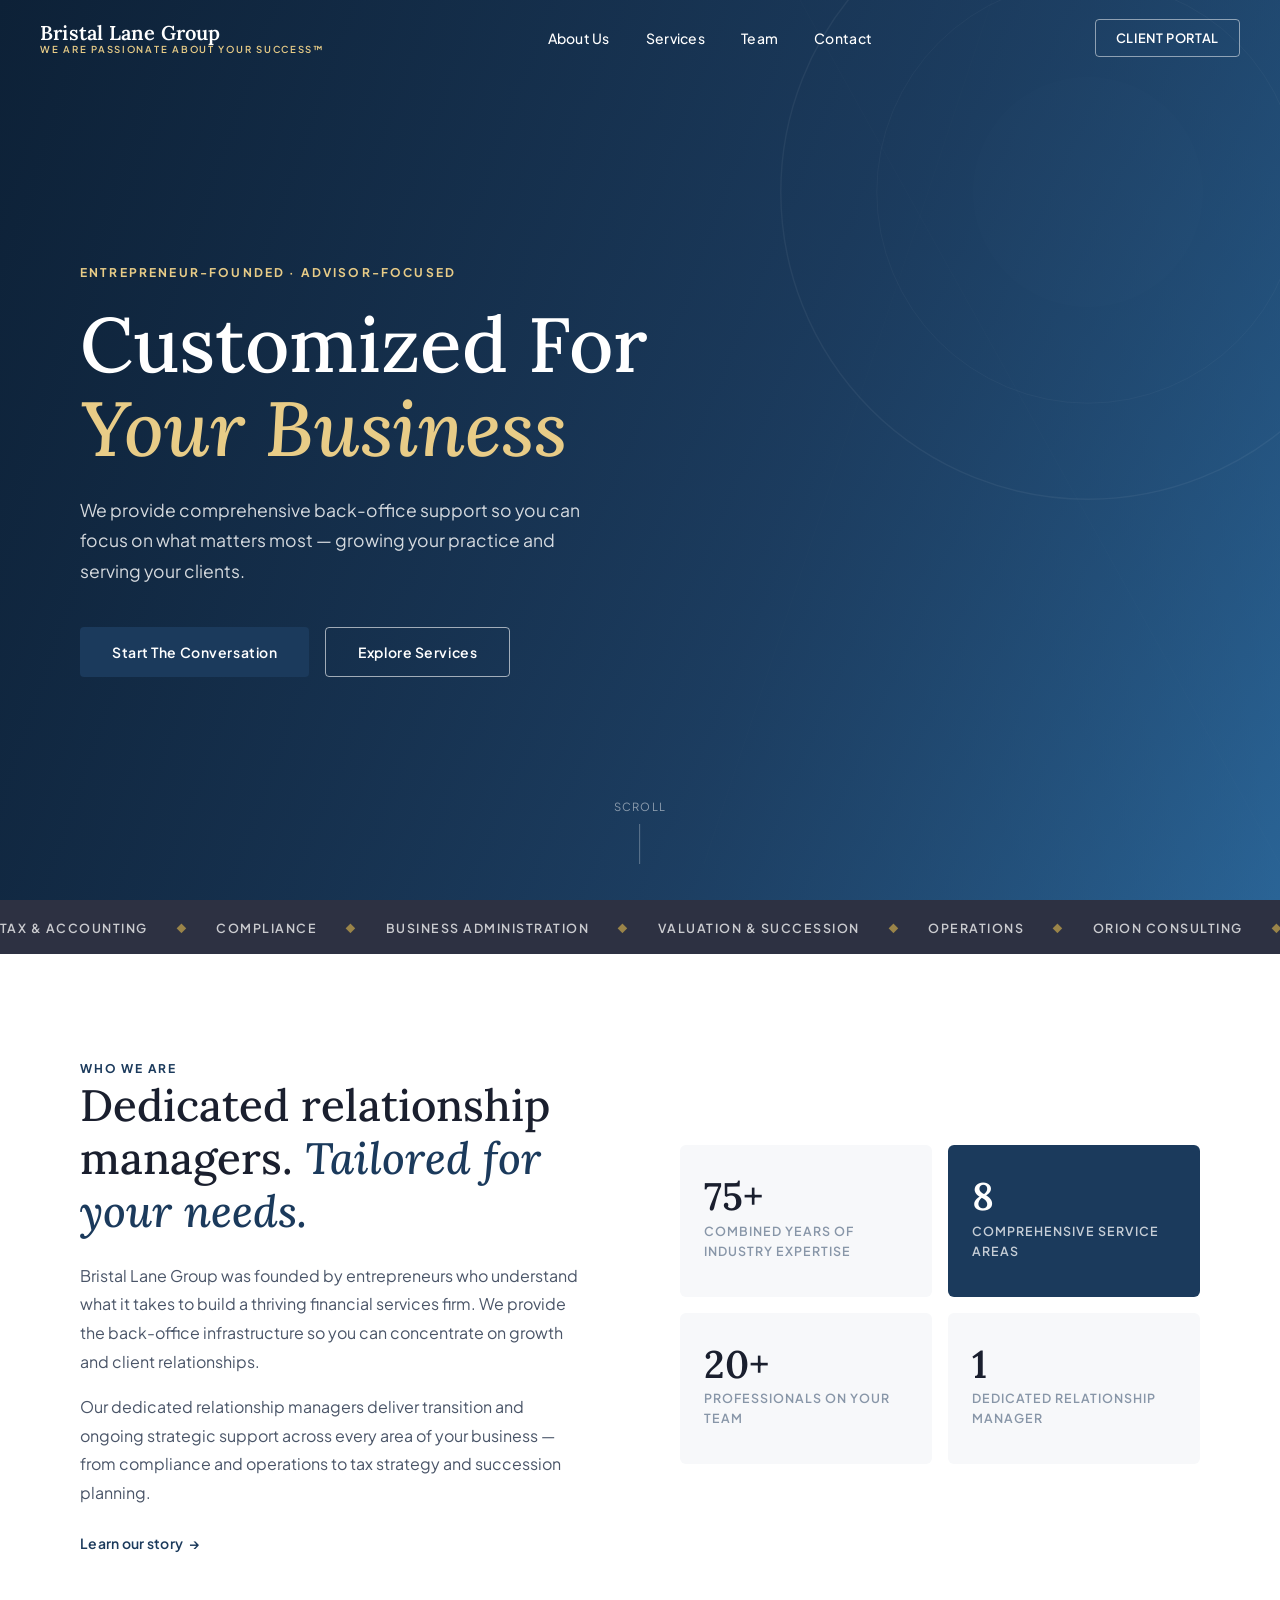
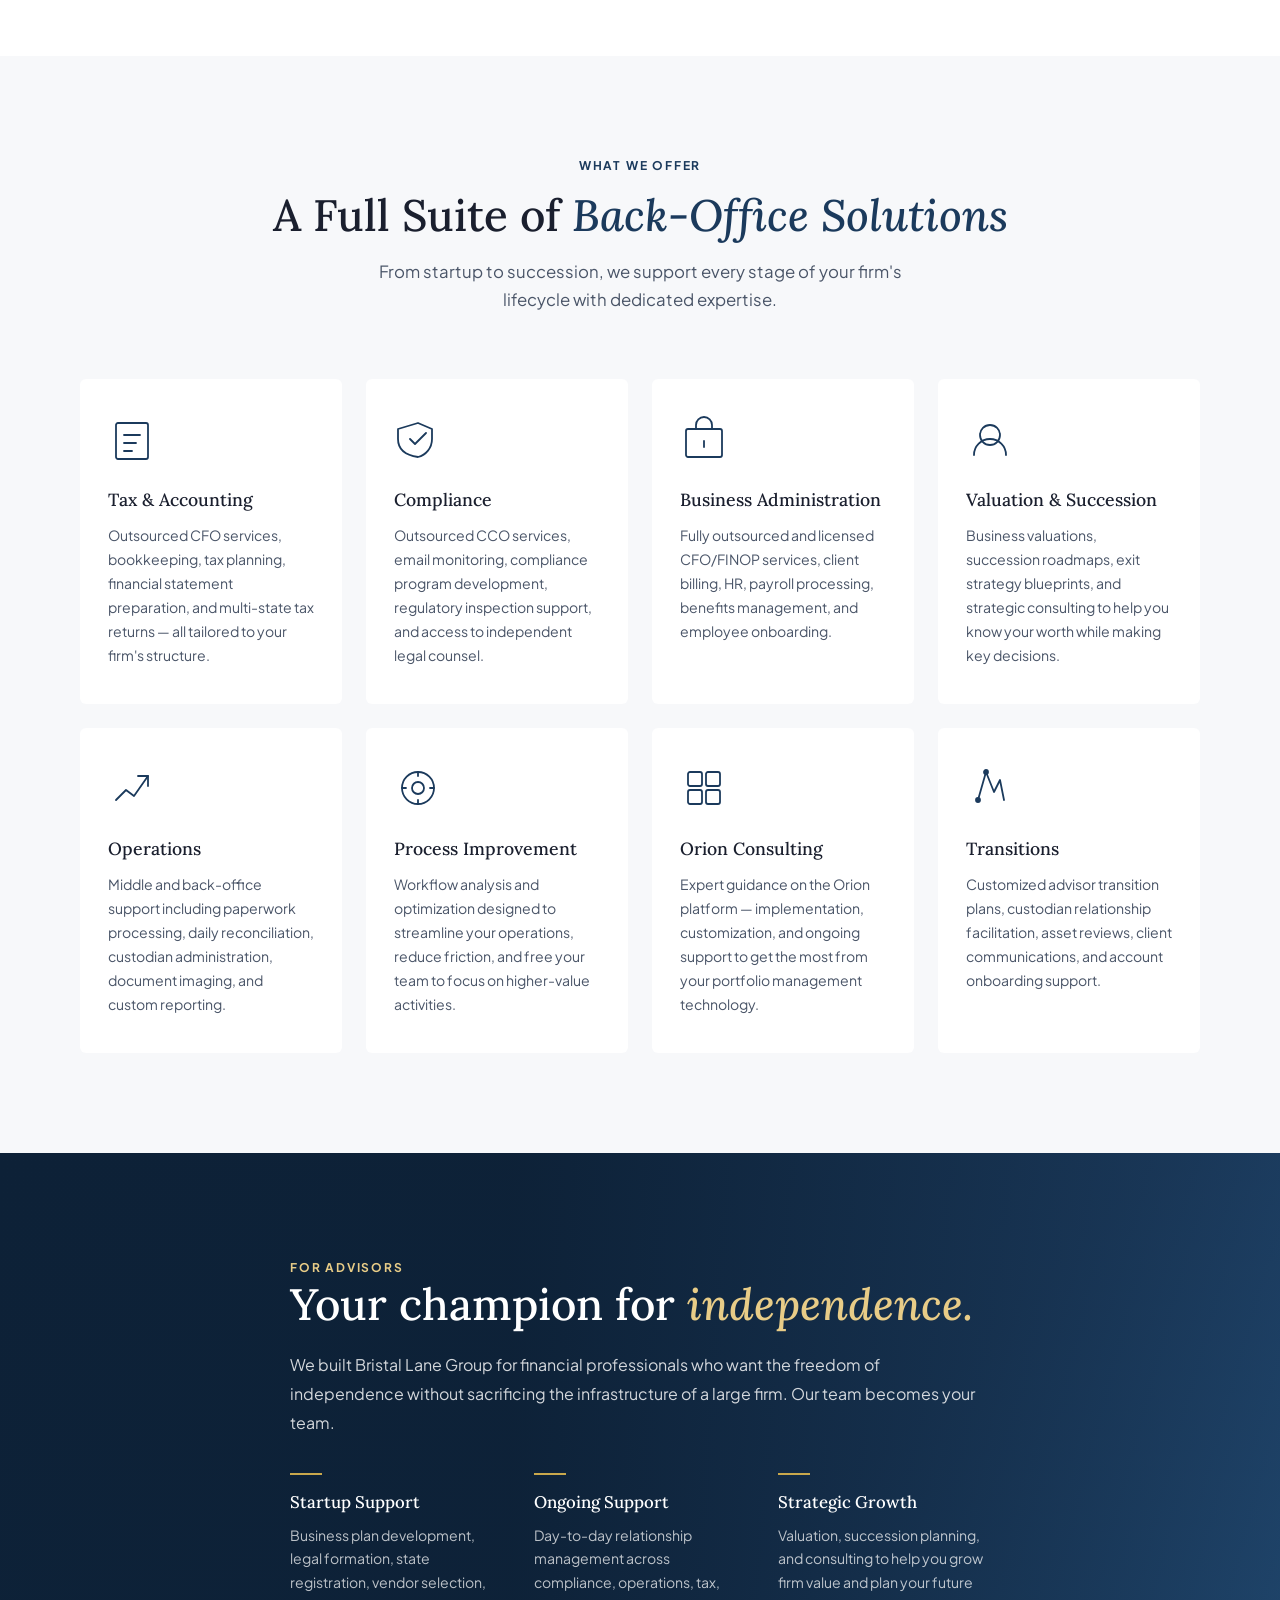
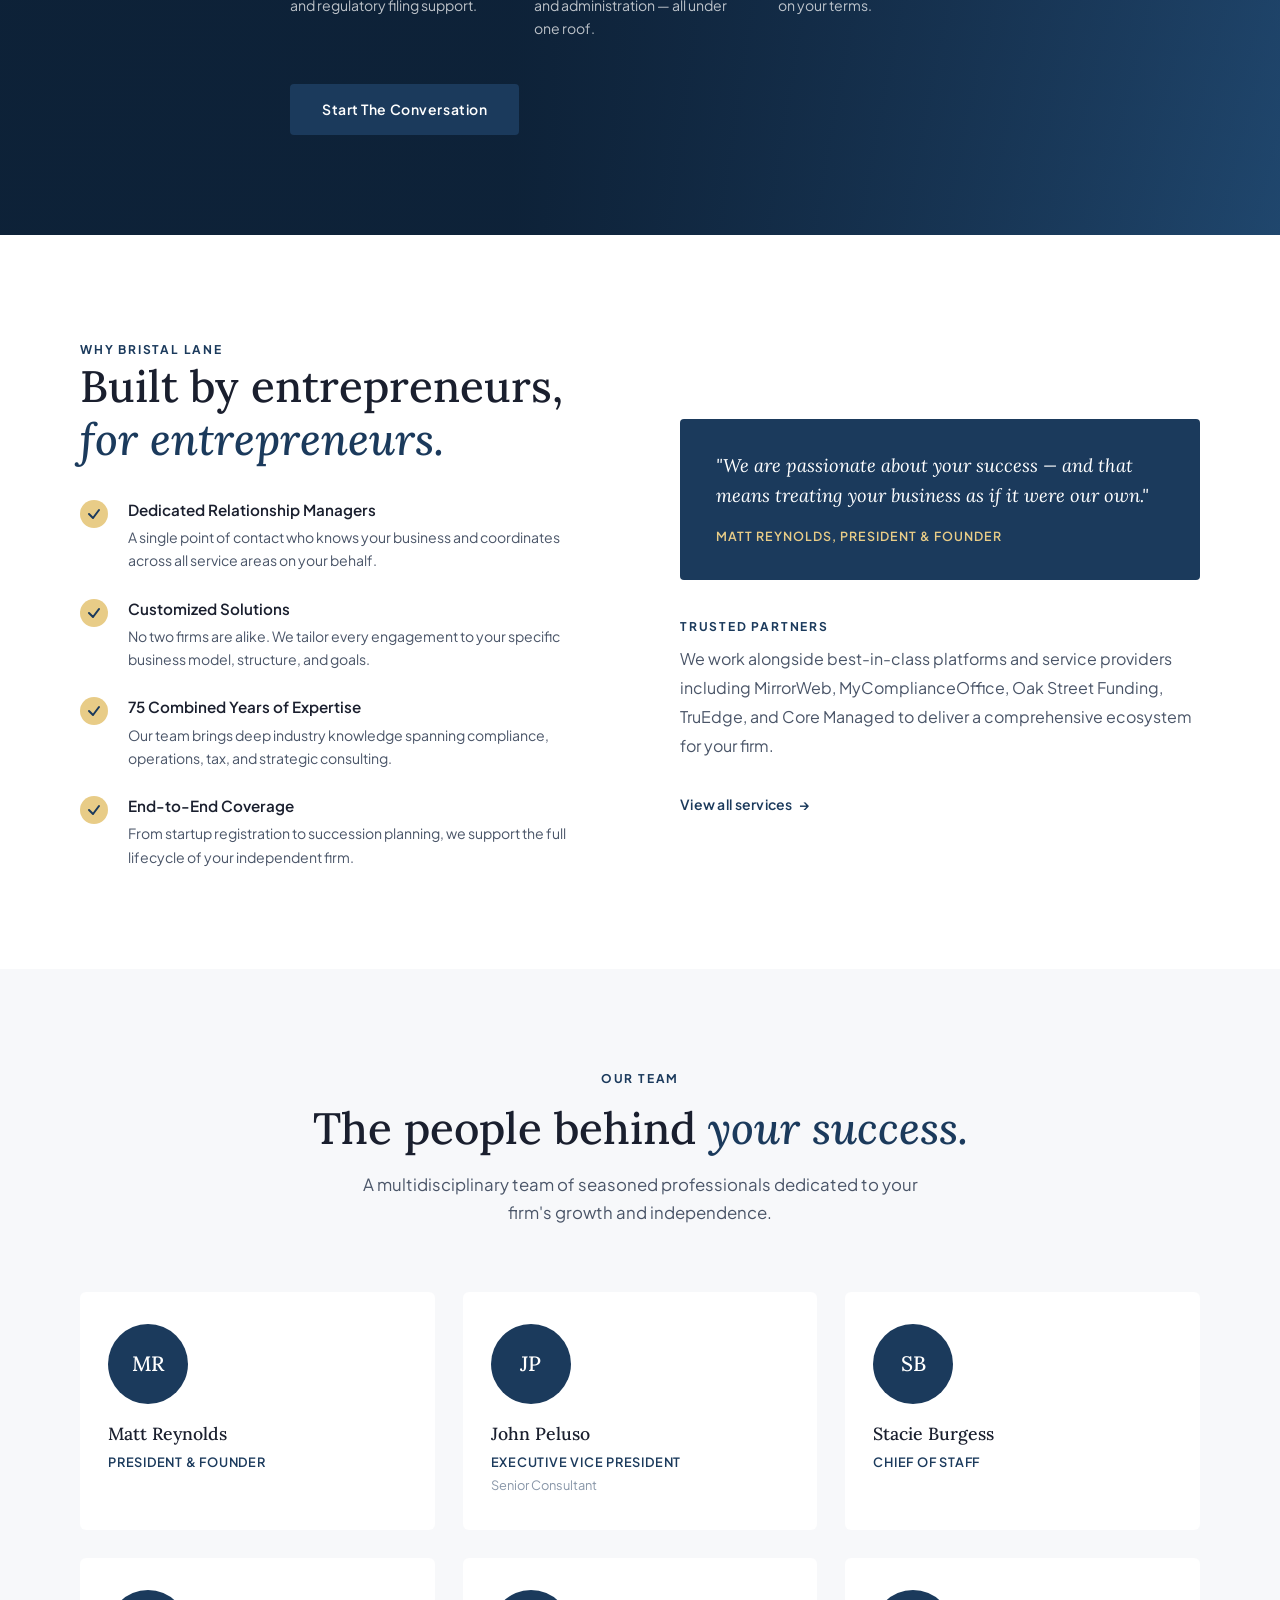
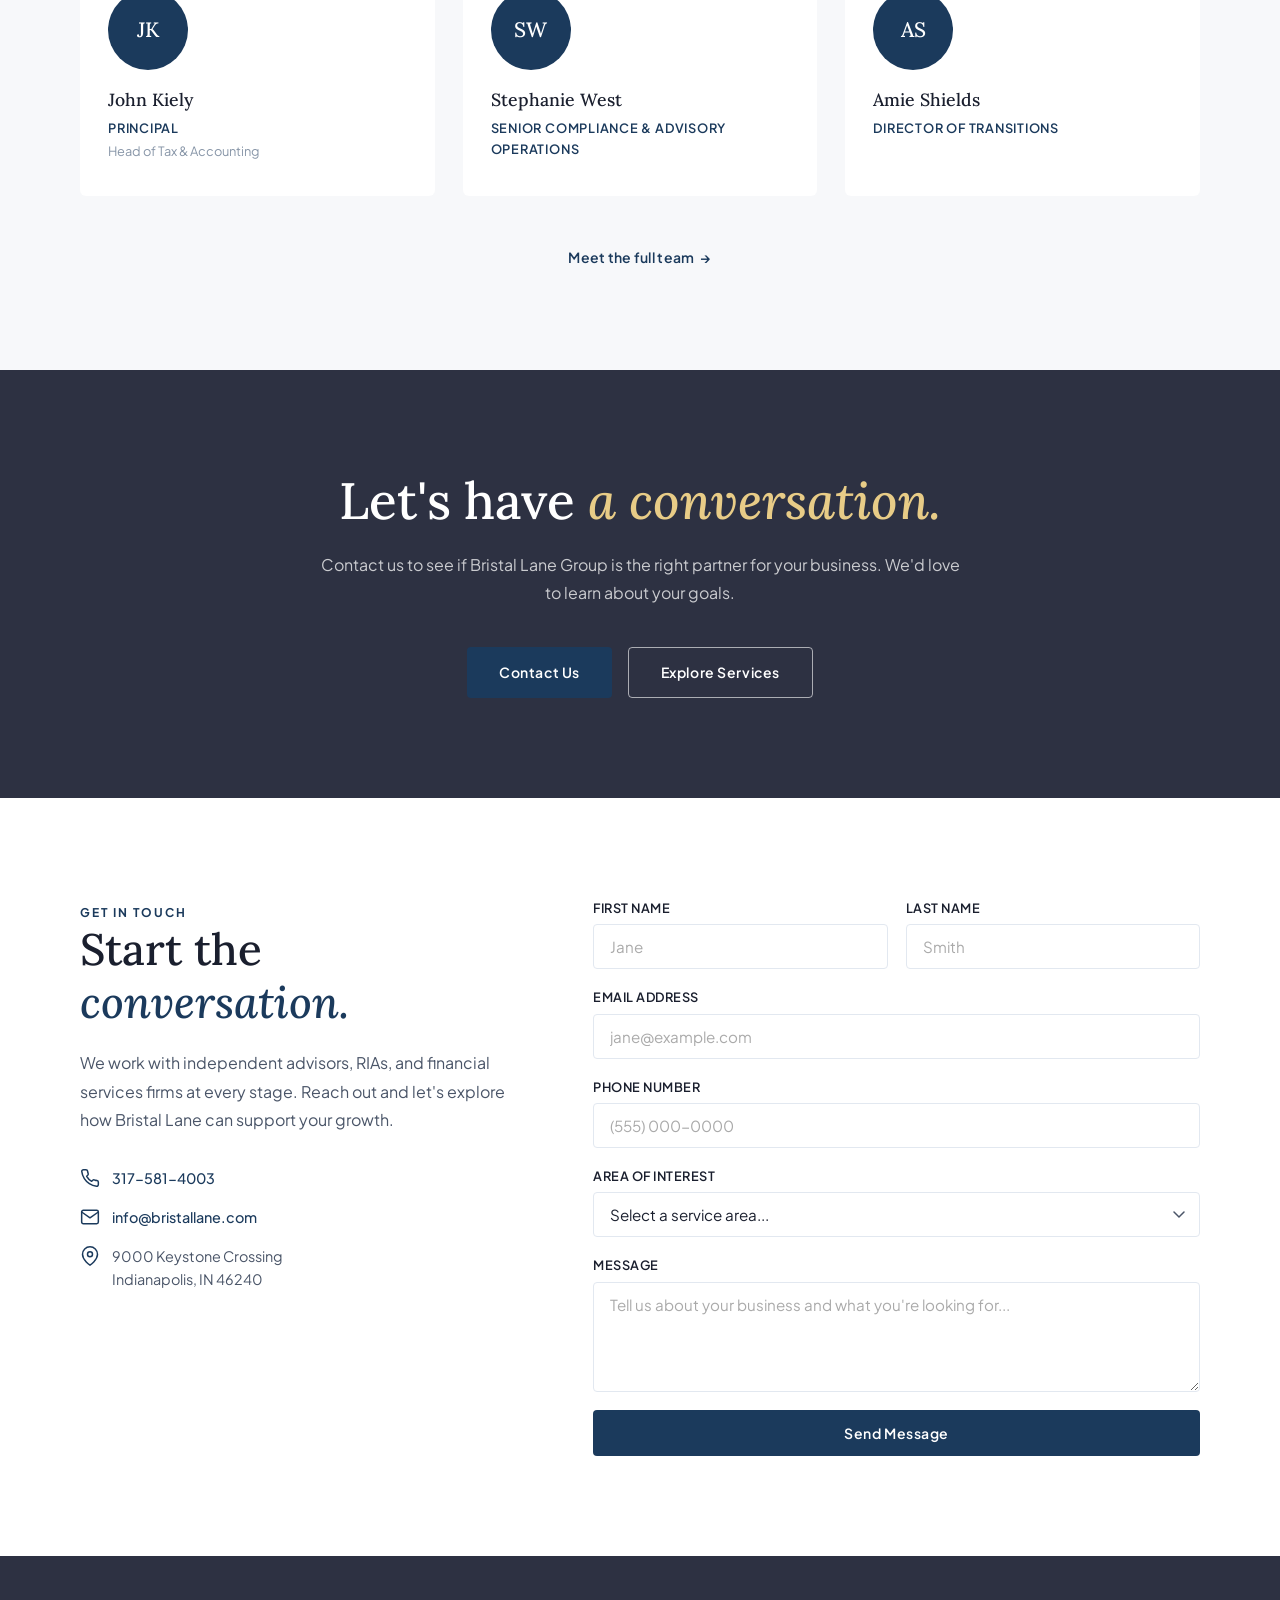
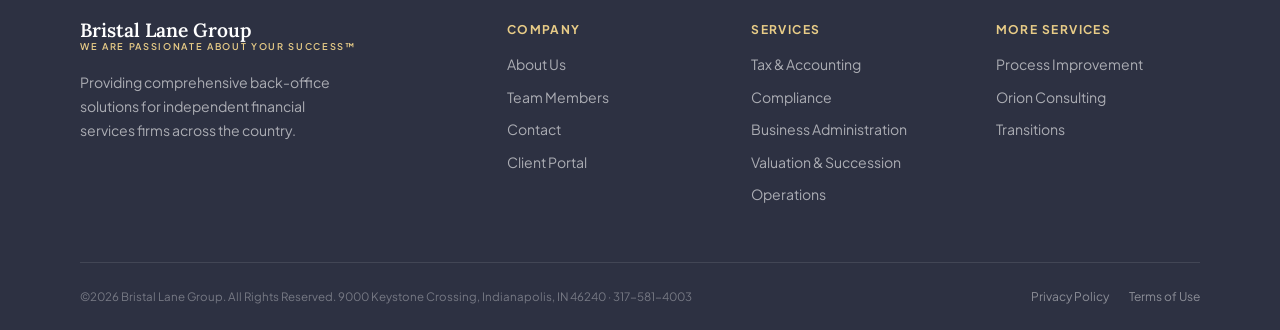
==== index.html @ e29c51ba "Initial commit: Bristal Lane Group website Co-Authored-By: Claude Sonnet 4.6 <noreply@anthropic.com>" ====
<!DOCTYPE html>
<html lang="en">
<head>
  <meta charset="UTF-8" />
  <meta name="viewport" content="width=device-width, initial-scale=1.0" />
  <title>Bristal Lane Group — We are passionate about your success</title>
  <link rel="preconnect" href="https://fonts.googleapis.com" />
  <link rel="preconnect" href="https://fonts.gstatic.com" crossorigin />
  <link href="https://fonts.googleapis.com/css2?family=Lora:ital,wght@0,400;0,500;0,600;0,700;1,400;1,500&family=Plus+Jakarta+Sans:wght@300;400;500;600;700&display=swap" rel="stylesheet" />
  <link rel="stylesheet" href="styles.css" />
</head>
<body>

  <!-- NAVIGATION -->
  <header class="site-header" id="site-header">
    <div class="nav-container">
      <a href="index.html" class="nav-logo">
        <div class="nav-logo-text">
          <span class="logo-name">Bristal Lane Group</span>
          <span class="logo-tagline">We are passionate about your success™</span>
        </div>
      </a>
      <nav class="nav-links">
        <a href="about.html">About Us</a>
        <a href="services.html">Services</a>
        <a href="team.html">Team</a>
        <a href="#contact">Contact</a>
      </nav>
      <div class="nav-actions">
        <a href="https://www.onvio.us" class="btn-login" target="_blank" rel="noopener">Client Portal</a>
        <button class="nav-hamburger" id="nav-hamburger" aria-label="Open menu">
          <span></span><span></span><span></span>
        </button>
      </div>
    </div>
    <div class="mobile-menu" id="mobile-menu">
      <a href="about.html">About Us</a>
      <a href="services.html">Services</a>
      <a href="team.html">Team</a>
      <a href="#contact">Contact</a>
      <a href="https://www.onvio.us" class="mobile-login" target="_blank" rel="noopener">Client Portal</a>
    </div>
  </header>

  <!-- HERO -->
  <section class="hero">
    <div class="hero-overlay"></div>
    <div class="hero-shapes">
      <svg viewBox="0 0 800 900" fill="none" xmlns="http://www.w3.org/2000/svg" preserveAspectRatio="xMidYMid slice">
        <circle cx="600" cy="200" r="320" stroke="white" stroke-width="1.5" opacity="0.3"/>
        <circle cx="600" cy="200" r="220" stroke="white" stroke-width="1" opacity="0.2"/>
        <circle cx="600" cy="200" r="120" fill="white" opacity="0.04"/>
        <line x1="300" y1="0" x2="800" y2="900" stroke="white" stroke-width="0.5" opacity="0.15"/>
        <line x1="500" y1="0" x2="200" y2="900" stroke="white" stroke-width="0.5" opacity="0.1"/>
      </svg>
    </div>
    <div class="hero-content">
      <p class="hero-eyebrow">Entrepreneur-Founded &middot; Advisor-Focused</p>
      <h1 class="hero-headline">Customized For <em>Your Business</em></h1>
      <p class="hero-sub">We provide comprehensive back-office support so you can focus on what matters most — growing your practice and serving your clients.</p>
      <div class="hero-ctas">
        <a href="#contact" class="btn-primary">Start The Conversation</a>
        <a href="services.html" class="btn-outline">Explore Services</a>
      </div>
    </div>
    <div class="hero-scroll-indicator">
      Scroll <span></span>
    </div>
  </section>

  <!-- TRUST BAR -->
  <div class="trust-bar">
    <div class="trust-bar-inner">
      <span>Tax &amp; Accounting</span><span class="dot">◆</span>
      <span>Compliance</span><span class="dot">◆</span>
      <span>Business Administration</span><span class="dot">◆</span>
      <span>Valuation &amp; Succession</span><span class="dot">◆</span>
      <span>Operations</span><span class="dot">◆</span>
      <span>Orion Consulting</span><span class="dot">◆</span>
      <span>Transitions</span><span class="dot">◆</span>
      <span>Process Improvement</span><span class="dot">◆</span>
      <!-- duplicate for seamless loop -->
      <span>Tax &amp; Accounting</span><span class="dot">◆</span>
      <span>Compliance</span><span class="dot">◆</span>
      <span>Business Administration</span><span class="dot">◆</span>
      <span>Valuation &amp; Succession</span><span class="dot">◆</span>
      <span>Operations</span><span class="dot">◆</span>
      <span>Orion Consulting</span><span class="dot">◆</span>
      <span>Transitions</span><span class="dot">◆</span>
      <span>Process Improvement</span><span class="dot">◆</span>
    </div>
  </div>

  <!-- INTRO -->
  <section class="intro-section" id="about">
    <div class="container">
      <div class="intro-grid">
        <div class="intro-text" data-reveal>
          <span class="section-eyebrow">Who We Are</span>
          <h2 class="section-heading">Dedicated relationship managers. <em>Tailored for your needs.</em></h2>
          <p class="body-copy">Bristal Lane Group was founded by entrepreneurs who understand what it takes to build a thriving financial services firm. We provide the back-office infrastructure so you can concentrate on growth and client relationships.</p>
          <p class="body-copy">Our dedicated relationship managers deliver transition and ongoing strategic support across every area of your business — from compliance and operations to tax strategy and succession planning.</p>
          <a href="about.html" class="btn-text-link" style="margin-top:8px;">Learn our story <span class="arrow">→</span></a>
        </div>
        <div class="intro-stats">
          <div class="stat-card" data-reveal>
            <span class="stat-number">75+</span>
            <span class="stat-label">Combined Years of Industry Expertise</span>
          </div>
          <div class="stat-card accent" data-reveal>
            <span class="stat-number">8</span>
            <span class="stat-label">Comprehensive Service Areas</span>
          </div>
          <div class="stat-card" data-reveal>
            <span class="stat-number">20+</span>
            <span class="stat-label">Professionals on Your Team</span>
          </div>
          <div class="stat-card" data-reveal>
            <span class="stat-number">1</span>
            <span class="stat-label">Dedicated Relationship Manager</span>
          </div>
        </div>
      </div>
    </div>
  </section>

  <!-- SERVICES -->
  <section class="services-section" id="services">
    <div class="container">
      <div class="section-header" data-reveal>
        <span class="section-eyebrow">What We Offer</span>
        <h2 class="section-heading">A Full Suite of <em>Back-Office Solutions</em></h2>
        <p class="section-sub">From startup to succession, we support every stage of your firm's lifecycle with dedicated expertise.</p>
      </div>
      <div class="services-grid">
        <div class="service-card" data-reveal>
          <svg class="service-icon" viewBox="0 0 48 48" fill="none" stroke="currentColor" stroke-width="1.8" stroke-linecap="round" stroke-linejoin="round">
            <rect x="8" y="8" width="32" height="36" rx="2"/><line x1="16" y1="20" x2="32" y2="20"/><line x1="16" y1="28" x2="28" y2="28"/><line x1="16" y1="36" x2="24" y2="36"/>
          </svg>
          <h3>Tax &amp; Accounting</h3>
          <p>Outsourced CFO services, bookkeeping, tax planning, financial statement preparation, and multi-state tax returns — all tailored to your firm's structure.</p>
        </div>
        <div class="service-card" data-reveal>
          <svg class="service-icon" viewBox="0 0 48 48" fill="none" stroke="currentColor" stroke-width="1.8" stroke-linecap="round" stroke-linejoin="round">
            <path d="M24 8l14 6v10c0 9-6 16-14 18C10 40 4 33 4 24V14z"/><polyline points="16,24 21,29 32,18"/>
          </svg>
          <h3>Compliance</h3>
          <p>Outsourced CCO services, email monitoring, compliance program development, regulatory inspection support, and access to independent legal counsel.</p>
        </div>
        <div class="service-card" data-reveal>
          <svg class="service-icon" viewBox="0 0 48 48" fill="none" stroke="currentColor" stroke-width="1.8" stroke-linecap="round" stroke-linejoin="round">
            <rect x="6" y="14" width="36" height="28" rx="2"/><path d="M16 14V10a8 8 0 0116 0v4"/><line x1="24" y1="26" x2="24" y2="32"/>
          </svg>
          <h3>Business Administration</h3>
          <p>Fully outsourced and licensed CFO/FINOP services, client billing, HR, payroll processing, benefits management, and employee onboarding.</p>
        </div>
        <div class="service-card" data-reveal>
          <svg class="service-icon" viewBox="0 0 48 48" fill="none" stroke="currentColor" stroke-width="1.8" stroke-linecap="round" stroke-linejoin="round">
            <circle cx="24" cy="20" r="10"/><path d="M8 40c0-8.8 7.2-16 16-16s16 7.2 16 16"/>
          </svg>
          <h3>Valuation &amp; Succession</h3>
          <p>Business valuations, succession roadmaps, exit strategy blueprints, and strategic consulting to help you know your worth while making key decisions.</p>
        </div>
        <div class="service-card" data-reveal>
          <svg class="service-icon" viewBox="0 0 48 48" fill="none" stroke="currentColor" stroke-width="1.8" stroke-linecap="round" stroke-linejoin="round">
            <polyline points="8,36 18,26 26,32 40,12"/><polyline points="30,12 40,12 40,22"/>
          </svg>
          <h3>Operations</h3>
          <p>Middle and back-office support including paperwork processing, daily reconciliation, custodian administration, document imaging, and custom reporting.</p>
        </div>
        <div class="service-card" data-reveal>
          <svg class="service-icon" viewBox="0 0 48 48" fill="none" stroke="currentColor" stroke-width="1.8" stroke-linecap="round" stroke-linejoin="round">
            <circle cx="24" cy="24" r="16"/><path d="M24 8v4M24 36v4M8 24h4M36 24h4"/><circle cx="24" cy="24" r="6"/>
          </svg>
          <h3>Process Improvement</h3>
          <p>Workflow analysis and optimization designed to streamline your operations, reduce friction, and free your team to focus on higher-value activities.</p>
        </div>
        <div class="service-card" data-reveal>
          <svg class="service-icon" viewBox="0 0 48 48" fill="none" stroke="currentColor" stroke-width="1.8" stroke-linecap="round" stroke-linejoin="round">
            <rect x="8" y="8" width="14" height="14" rx="2"/><rect x="26" y="8" width="14" height="14" rx="2"/><rect x="8" y="26" width="14" height="14" rx="2"/><rect x="26" y="26" width="14" height="14" rx="2"/>
          </svg>
          <h3>Orion Consulting</h3>
          <p>Expert guidance on the Orion platform — implementation, customization, and ongoing support to get the most from your portfolio management technology.</p>
        </div>
        <div class="service-card" data-reveal>
          <svg class="service-icon" viewBox="0 0 48 48" fill="none" stroke="currentColor" stroke-width="1.8" stroke-linecap="round" stroke-linejoin="round">
            <path d="M12 36l8-28 8 20 6-12 4 20"/><circle cx="12" cy="36" r="2" fill="currentColor"/><circle cx="20" cy="8" r="2" fill="currentColor"/>
          </svg>
          <h3>Transitions</h3>
          <p>Customized advisor transition plans, custodian relationship facilitation, asset reviews, client communications, and account onboarding support.</p>
        </div>
      </div>
    </div>
  </section>

  <!-- ABOUT DARK SECTION -->
  <section class="about-section" id="advisors">
    <div class="about-overlay"></div>
    <div class="container">
      <div class="about-content">
        <span class="section-eyebrow light" data-reveal>For Advisors</span>
        <h2 class="section-heading light" data-reveal>Your champion for <em>independence.</em></h2>
        <p class="body-copy light" data-reveal>We built Bristal Lane Group for financial professionals who want the freedom of independence without sacrificing the infrastructure of a large firm. Our team becomes your team.</p>
        <div class="about-pillars">
          <div class="about-pillar" data-reveal>
            <div class="pillar-line"></div>
            <h4>Startup Support</h4>
            <p>Business plan development, legal formation, state registration, vendor selection, and regulatory filing support.</p>
          </div>
          <div class="about-pillar" data-reveal>
            <div class="pillar-line"></div>
            <h4>Ongoing Support</h4>
            <p>Day-to-day relationship management across compliance, operations, tax, and administration — all under one roof.</p>
          </div>
          <div class="about-pillar" data-reveal>
            <div class="pillar-line"></div>
            <h4>Strategic Growth</h4>
            <p>Valuation, succession planning, and consulting to help you grow firm value and plan your future on your terms.</p>
          </div>
        </div>
        <a href="#contact" class="btn-primary" data-reveal>Start The Conversation</a>
      </div>
    </div>
  </section>

  <!-- WHY SECTION -->
  <section class="why-section">
    <div class="container">
      <div class="why-grid">
        <div data-reveal>
          <span class="section-eyebrow">Why Bristal Lane</span>
          <h2 class="section-heading">Built by entrepreneurs, <em>for entrepreneurs.</em></h2>
          <ul class="why-list">
            <li>
              <div class="why-check">
                <svg viewBox="0 0 14 14" fill="none" stroke="currentColor" stroke-width="2" stroke-linecap="round" stroke-linejoin="round"><polyline points="2,7 6,11 12,3"/></svg>
              </div>
              <div>
                <strong>Dedicated Relationship Managers</strong>
                <p>A single point of contact who knows your business and coordinates across all service areas on your behalf.</p>
              </div>
            </li>
            <li>
              <div class="why-check">
                <svg viewBox="0 0 14 14" fill="none" stroke="currentColor" stroke-width="2" stroke-linecap="round" stroke-linejoin="round"><polyline points="2,7 6,11 12,3"/></svg>
              </div>
              <div>
                <strong>Customized Solutions</strong>
                <p>No two firms are alike. We tailor every engagement to your specific business model, structure, and goals.</p>
              </div>
            </li>
            <li>
              <div class="why-check">
                <svg viewBox="0 0 14 14" fill="none" stroke="currentColor" stroke-width="2" stroke-linecap="round" stroke-linejoin="round"><polyline points="2,7 6,11 12,3"/></svg>
              </div>
              <div>
                <strong>75 Combined Years of Expertise</strong>
                <p>Our team brings deep industry knowledge spanning compliance, operations, tax, and strategic consulting.</p>
              </div>
            </li>
            <li>
              <div class="why-check">
                <svg viewBox="0 0 14 14" fill="none" stroke="currentColor" stroke-width="2" stroke-linecap="round" stroke-linejoin="round"><polyline points="2,7 6,11 12,3"/></svg>
              </div>
              <div>
                <strong>End-to-End Coverage</strong>
                <p>From startup registration to succession planning, we support the full lifecycle of your independent firm.</p>
              </div>
            </li>
          </ul>
        </div>
        <div data-reveal>
          <div class="why-accent-block">
            <p class="accent-quote">"We are passionate about your success — and that means treating your business as if it were our own."</p>
            <span class="accent-attr">Matt Reynolds, President &amp; Founder</span>
          </div>
          <div style="margin-top:32px;">
            <span class="section-eyebrow">Trusted Partners</span>
            <p class="body-copy" style="margin-top:8px;">We work alongside best-in-class platforms and service providers including MirrorWeb, MyComplianceOffice, Oak Street Funding, TruEdge, and Core Managed to deliver a comprehensive ecosystem for your firm.</p>
            <a href="services.html" class="btn-text-link" style="margin-top:16px;">View all services <span class="arrow">→</span></a>
          </div>
        </div>
      </div>
    </div>
  </section>

  <!-- TEAM PREVIEW -->
  <section class="team-section" id="team">
    <div class="container">
      <div class="section-header" data-reveal>
        <span class="section-eyebrow">Our Team</span>
        <h2 class="section-heading">The people behind <em>your success.</em></h2>
        <p class="section-sub">A multidisciplinary team of seasoned professionals dedicated to your firm's growth and independence.</p>
      </div>
      <div class="team-grid">
        <div class="team-card" data-reveal>
          <div class="team-avatar">MR</div>
          <h3>Matt Reynolds</h3>
          <p class="team-title">President &amp; Founder</p>
        </div>
        <div class="team-card" data-reveal>
          <div class="team-avatar">JP</div>
          <h3>John Peluso</h3>
          <p class="team-title">Executive Vice President</p>
          <p class="team-dept">Senior Consultant</p>
        </div>
        <div class="team-card" data-reveal>
          <div class="team-avatar">SB</div>
          <h3>Stacie Burgess</h3>
          <p class="team-title">Chief of Staff</p>
        </div>
        <div class="team-card" data-reveal>
          <div class="team-avatar">JK</div>
          <h3>John Kiely</h3>
          <p class="team-title">Principal</p>
          <p class="team-dept">Head of Tax &amp; Accounting</p>
        </div>
        <div class="team-card" data-reveal>
          <div class="team-avatar">SW</div>
          <h3>Stephanie West</h3>
          <p class="team-title">Senior Compliance &amp; Advisory Operations</p>
        </div>
        <div class="team-card" data-reveal>
          <div class="team-avatar">AS</div>
          <h3>Amie Shields</h3>
          <p class="team-title">Director of Transitions</p>
        </div>
      </div>
      <div style="text-align:center;margin-top:48px;" data-reveal>
        <a href="team.html" class="btn-text-link">Meet the full team <span class="arrow">→</span></a>
      </div>
    </div>
  </section>

  <!-- CTA BANNER -->
  <section class="cta-banner">
    <div class="container">
      <div class="cta-inner" data-reveal>
        <h2>Let's have <em>a conversation.</em></h2>
        <p>Contact us to see if Bristal Lane Group is the right partner for your business. We'd love to learn about your goals.</p>
        <div class="cta-buttons">
          <a href="#contact" class="btn-primary">Contact Us</a>
          <a href="services.html" class="btn-outline">Explore Services</a>
        </div>
      </div>
    </div>
  </section>

  <!-- CONTACT -->
  <section class="contact-section" id="contact">
    <div class="container">
      <div class="contact-grid">
        <div data-reveal>
          <span class="section-eyebrow">Get In Touch</span>
          <h2 class="section-heading">Start the <em>conversation.</em></h2>
          <p class="body-copy">We work with independent advisors, RIAs, and financial services firms at every stage. Reach out and let's explore how Bristal Lane can support your growth.</p>
          <div class="contact-details">
            <div class="contact-item">
              <svg viewBox="0 0 24 24" fill="none" stroke="currentColor" stroke-width="1.8" stroke-linecap="round" stroke-linejoin="round"><path d="M22 16.9v3a2 2 0 01-2.2 2 19.8 19.8 0 01-8.6-3.1 19.5 19.5 0 01-6-6 19.8 19.8 0 01-3.1-8.7A2 2 0 014.1 2h3a2 2 0 012 1.7c.1 1 .4 2 .7 2.9a2 2 0 01-.5 2.1L8 10a16 16 0 006 6l1.3-1.3a2 2 0 012.1-.4c.9.3 1.9.6 2.9.7a2 2 0 011.7 2z"/></svg>
              <span><a href="tel:3175814003">317-581-4003</a></span>
            </div>
            <div class="contact-item">
              <svg viewBox="0 0 24 24" fill="none" stroke="currentColor" stroke-width="1.8" stroke-linecap="round" stroke-linejoin="round"><path d="M4 4h16c1.1 0 2 .9 2 2v12c0 1.1-.9 2-2 2H4c-1.1 0-2-.9-2-2V6c0-1.1.9-2 2-2z"/><polyline points="22,6 12,13 2,6"/></svg>
              <span><a href="mailto:info@bristallane.com">info@bristallane.com</a></span>
            </div>
            <div class="contact-item">
              <svg viewBox="0 0 24 24" fill="none" stroke="currentColor" stroke-width="1.8" stroke-linecap="round" stroke-linejoin="round"><path d="M21 10c0 7-9 13-9 13S3 17 3 10a9 9 0 0118 0z"/><circle cx="12" cy="10" r="3"/></svg>
              <span>9000 Keystone Crossing<br>Indianapolis, IN 46240</span>
            </div>
          </div>
        </div>
        <form class="contact-form" data-reveal>
          <div class="form-row">
            <div class="form-group">
              <label for="first-name">First Name</label>
              <input type="text" id="first-name" placeholder="Jane" required />
            </div>
            <div class="form-group">
              <label for="last-name">Last Name</label>
              <input type="text" id="last-name" placeholder="Smith" required />
            </div>
          </div>
          <div class="form-group">
            <label for="email">Email Address</label>
            <input type="email" id="email" placeholder="jane@example.com" required />
          </div>
          <div class="form-group">
            <label for="phone">Phone Number</label>
            <input type="tel" id="phone" placeholder="(555) 000-0000" />
          </div>
          <div class="form-group">
            <label for="subject">Area of Interest</label>
            <select id="subject">
              <option value="">Select a service area...</option>
              <option>Tax &amp; Accounting</option>
              <option>Compliance</option>
              <option>Business Administration</option>
              <option>Valuation &amp; Succession Planning</option>
              <option>Operations</option>
              <option>Process Improvement</option>
              <option>Orion Consulting</option>
              <option>Transitions</option>
              <option>General Inquiry</option>
            </select>
          </div>
          <div class="form-group">
            <label for="message">Message</label>
            <textarea id="message" rows="4" placeholder="Tell us about your business and what you're looking for..."></textarea>
          </div>
          <button type="submit" class="btn-primary full-width">Send Message</button>
        </form>
      </div>
    </div>
  </section>

  <!-- FOOTER -->
  <footer class="site-footer">
    <div class="container">
      <div class="footer-top">
        <div class="footer-brand">
          <div class="footer-logo-text">
            <span class="logo-name">Bristal Lane Group</span>
            <span class="logo-tagline">We are passionate about your success™</span>
          </div>
          <p>Providing comprehensive back-office solutions for independent financial services firms across the country.</p>
        </div>
        <div class="footer-links">
          <div class="footer-col">
            <h4>Company</h4>
            <a href="about.html">About Us</a>
            <a href="team.html">Team Members</a>
            <a href="#contact">Contact</a>
            <a href="https://www.onvio.us" target="_blank" rel="noopener">Client Portal</a>
          </div>
          <div class="footer-col">
            <h4>Services</h4>
            <a href="services.html">Tax &amp; Accounting</a>
            <a href="services.html">Compliance</a>
            <a href="services.html">Business Administration</a>
            <a href="services.html">Valuation &amp; Succession</a>
            <a href="services.html">Operations</a>
          </div>
          <div class="footer-col">
            <h4>More Services</h4>
            <a href="services.html">Process Improvement</a>
            <a href="services.html">Orion Consulting</a>
            <a href="services.html">Transitions</a>
          </div>
        </div>
      </div>
      <div class="footer-bottom">
        <p class="footer-legal">&copy;2026 Bristal Lane Group. All Rights Reserved. 9000 Keystone Crossing, Indianapolis, IN 46240 &middot; 317-581-4003</p>
        <div class="footer-bottom-links">
          <a href="#">Privacy Policy</a>
          <a href="#">Terms of Use</a>
        </div>
      </div>
    </div>
  </footer>

  <script src="main.js"></script>
</body>
</html>
---- styles.css ----
/* ============================================
   BRISTAL LANE GROUP — STYLES
   Brand Colors:
   --navy:       #1B3A5C
   --blue-mid:   #2A6496
   --gold:       #C9A84C
   --charcoal:   #2D3142
   --slate:      #4A5568
   --grey-light: #E2E8F0
   ============================================ */

*, *::before, *::after { box-sizing: border-box; margin: 0; padding: 0; }

:root {
  --navy:       #1B3A5C;
  --navy-dark:  #122844;
  --blue-mid:   #2A6496;
  --blue-light: #5B9EC9;
  --gold:       #C9A84C;
  --gold-light: #E8CC87;
  --charcoal:   #2D3142;
  --slate:      #4A5568;
  --grey-dark:  #3D4452;
  --grey-light: #E2E8F0;
  --grey-bg:    #F7F8FA;
  --white:      #FFFFFF;
  --text-dark:  #1A1F2E;
  --text-mid:   #4A5568;
  --text-light: #8896A8;

  --font-serif: 'Lora', Georgia, serif;
  --font-sans:  'Plus Jakarta Sans', 'Avenir Next LT Pro', system-ui, sans-serif;

  --radius: 4px;
  --transition: 0.3s ease;
  --container: 1200px;
  --section-pad: 100px;
}

html { scroll-behavior: smooth; font-size: 16px; }

body {
  font-family: var(--font-sans);
  color: var(--text-dark);
  background: var(--white);
  line-height: 1.6;
  -webkit-font-smoothing: antialiased;
}

img { display: block; width: 100%; height: 100%; object-fit: cover; }
a { text-decoration: none; color: inherit; }
ul { list-style: none; }
button { cursor: pointer; border: none; background: none; font-family: inherit; }
input, select, textarea { font-family: inherit; }

.container {
  max-width: var(--container);
  margin: 0 auto;
  padding: 0 40px;
}

/* ---------- TYPOGRAPHY ---------- */
.section-eyebrow {
  font-family: var(--font-sans);
  font-size: 0.75rem;
  font-weight: 700;
  letter-spacing: 0.15em;
  text-transform: uppercase;
  color: var(--navy);
  margin-bottom: 14px;
}
.section-eyebrow.light { color: var(--gold-light); }

.section-heading {
  font-family: var(--font-serif);
  font-size: clamp(2rem, 3.5vw, 2.75rem);
  font-weight: 500;
  line-height: 1.2;
  color: var(--text-dark);
  margin-bottom: 20px;
}
.section-heading.light { color: var(--white); }
.section-heading em { font-style: italic; color: var(--navy); }
.section-heading.light em { color: var(--gold-light); }

.section-sub {
  font-size: 1.05rem;
  color: var(--text-mid);
  max-width: 560px;
  margin: 0 auto;
  line-height: 1.7;
}

.body-copy {
  font-size: 1rem;
  color: var(--text-mid);
  line-height: 1.8;
  margin-bottom: 16px;
}
.body-copy.light { color: rgba(255,255,255,0.82); }

/* ---------- BUTTONS ---------- */
.btn-primary {
  display: inline-flex;
  align-items: center;
  gap: 8px;
  background: var(--navy);
  color: var(--white);
  font-family: var(--font-sans);
  font-size: 0.875rem;
  font-weight: 600;
  letter-spacing: 0.04em;
  padding: 14px 32px;
  border-radius: var(--radius);
  transition: background var(--transition), transform var(--transition);
}
.btn-primary:hover { background: var(--navy-dark); transform: translateY(-1px); }
.btn-primary.full-width { width: 100%; justify-content: center; }

.btn-outline {
  display: inline-flex;
  align-items: center;
  gap: 8px;
  background: transparent;
  color: var(--white);
  font-family: var(--font-sans);
  font-size: 0.875rem;
  font-weight: 600;
  letter-spacing: 0.04em;
  padding: 13px 32px;
  border-radius: var(--radius);
  border: 1.5px solid rgba(255,255,255,0.6);
  transition: border-color var(--transition), background var(--transition);
}
.btn-outline:hover { border-color: var(--white); background: rgba(255,255,255,0.08); }

.btn-text-link {
  display: inline-flex;
  align-items: center;
  gap: 6px;
  font-family: var(--font-sans);
  font-size: 0.875rem;
  font-weight: 600;
  color: var(--navy);
  letter-spacing: 0.02em;
  transition: gap var(--transition), color var(--transition);
}
.btn-text-link:hover { gap: 10px; color: var(--navy-dark); }
.btn-text-link .arrow { transition: transform var(--transition); }
.btn-text-link:hover .arrow { transform: translateX(3px); }
.btn-text-link.small { font-size: 0.8rem; }

/* ---------- NAVIGATION ---------- */
.site-header {
  position: fixed;
  top: 0; left: 0; right: 0;
  z-index: 100;
  transition: background var(--transition), box-shadow var(--transition);
}
.site-header.scrolled {
  background: var(--white);
  box-shadow: 0 1px 0 rgba(0,0,0,0.08);
}

.nav-container {
  display: flex;
  align-items: center;
  justify-content: space-between;
  height: 76px;
  padding: 0 40px;
  max-width: 1400px;
  margin: 0 auto;
}

.nav-logo {
  flex-shrink: 0;
  display: flex;
  align-items: center;
}
.nav-logo-text {
  display: flex;
  flex-direction: column;
  line-height: 1.1;
}
.nav-logo-text .logo-name {
  font-family: var(--font-serif);
  font-size: 1.25rem;
  font-weight: 600;
  color: var(--white);
  letter-spacing: 0.01em;
  transition: color var(--transition);
}
.nav-logo-text .logo-tagline {
  font-size: 0.6rem;
  font-weight: 600;
  letter-spacing: 0.18em;
  text-transform: uppercase;
  color: var(--gold-light);
  transition: color var(--transition);
}
.site-header.scrolled .nav-logo-text .logo-name { color: var(--navy); }
.site-header.scrolled .nav-logo-text .logo-tagline { color: var(--gold); }

.nav-links {
  display: flex;
  align-items: center;
  gap: 36px;
}
.nav-links a {
  font-size: 0.875rem;
  font-weight: 500;
  color: var(--white);
  letter-spacing: 0.02em;
  transition: color var(--transition);
  position: relative;
}
.nav-links a::after {
  content: '';
  position: absolute;
  bottom: -3px; left: 0;
  width: 0; height: 1.5px;
  background: var(--gold-light);
  transition: width var(--transition);
}
.nav-links a:hover::after { width: 100%; }
.site-header.scrolled .nav-links a { color: var(--text-dark); }
.site-header.scrolled .nav-links a::after { background: var(--navy); }

.nav-actions { display: flex; align-items: center; gap: 16px; }

.btn-login {
  font-size: 0.8rem;
  font-weight: 600;
  letter-spacing: 0.05em;
  text-transform: uppercase;
  color: var(--white);
  border: 1.5px solid rgba(255,255,255,0.5);
  padding: 8px 20px;
  border-radius: var(--radius);
  transition: all var(--transition);
}
.btn-login:hover { background: var(--white); color: var(--navy); border-color: var(--white); }
.site-header.scrolled .btn-login { color: var(--navy); border-color: var(--navy); }
.site-header.scrolled .btn-login:hover { background: var(--navy); color: var(--white); }

.nav-hamburger {
  display: none;
  flex-direction: column;
  gap: 5px;
  padding: 4px;
}
.nav-hamburger span {
  display: block;
  width: 22px; height: 2px;
  background: var(--white);
  border-radius: 2px;
  transition: background var(--transition);
}
.site-header.scrolled .nav-hamburger span { background: var(--text-dark); }

.mobile-menu {
  display: none;
  flex-direction: column;
  background: var(--white);
  padding: 20px 40px 28px;
  border-top: 1px solid var(--grey-light);
  gap: 4px;
}
.mobile-menu a {
  font-size: 0.95rem;
  font-weight: 500;
  color: var(--text-dark);
  padding: 10px 0;
  border-bottom: 1px solid var(--grey-light);
}
.mobile-menu .mobile-login {
  margin-top: 12px;
  border: 1.5px solid var(--navy);
  color: var(--navy);
  border-radius: var(--radius);
  text-align: center;
  padding: 12px;
  font-weight: 600;
}
.mobile-menu.open { display: flex; }

/* ---------- HERO ---------- */
.hero {
  position: relative;
  min-height: 100vh;
  display: flex;
  align-items: center;
  overflow: hidden;
  background: linear-gradient(135deg, #0d2137 0%, #1B3A5C 50%, #2A6496 100%);
}

.hero-overlay {
  position: absolute;
  inset: 0;
  background: linear-gradient(
    105deg,
    rgba(13, 33, 55, 0.92) 0%,
    rgba(27, 58, 92, 0.78) 60%,
    rgba(42, 100, 150, 0.45) 100%
  );
  z-index: 1;
}

.hero-shapes {
  position: absolute;
  right: 0;
  top: 0;
  bottom: 0;
  width: 60%;
  z-index: 2;
  pointer-events: none;
  overflow: hidden;
  opacity: 0.18;
}

.hero-content {
  position: relative;
  z-index: 3;
  max-width: var(--container);
  margin: 0 auto;
  padding: 120px 40px 80px;
  width: 100%;
}

.hero-eyebrow {
  font-size: 0.75rem;
  font-weight: 700;
  letter-spacing: 0.18em;
  text-transform: uppercase;
  color: var(--gold-light);
  margin-bottom: 20px;
  opacity: 0;
  animation: fadeUp 0.8s 0.2s forwards;
}

.hero-headline {
  font-family: var(--font-serif);
  font-size: clamp(3rem, 6vw, 5.5rem);
  font-weight: 500;
  line-height: 1.1;
  color: var(--white);
  margin-bottom: 24px;
  max-width: 680px;
  opacity: 0;
  animation: fadeUp 0.8s 0.4s forwards;
}
.hero-headline em {
  font-style: italic;
  color: var(--gold-light);
}

.hero-sub {
  font-size: 1.1rem;
  color: rgba(255,255,255,0.82);
  max-width: 520px;
  line-height: 1.75;
  margin-bottom: 40px;
  opacity: 0;
  animation: fadeUp 0.8s 0.6s forwards;
}

.hero-ctas {
  display: flex;
  gap: 16px;
  flex-wrap: wrap;
  opacity: 0;
  animation: fadeUp 0.8s 0.8s forwards;
}

.hero-scroll-indicator {
  position: absolute;
  bottom: 36px;
  left: 50%;
  transform: translateX(-50%);
  z-index: 3;
  display: flex;
  flex-direction: column;
  align-items: center;
  gap: 8px;
  color: rgba(255,255,255,0.5);
  font-size: 0.7rem;
  letter-spacing: 0.1em;
  text-transform: uppercase;
}
.hero-scroll-indicator span {
  display: block;
  width: 1px;
  height: 40px;
  background: rgba(255,255,255,0.3);
  position: relative;
  overflow: hidden;
}
.hero-scroll-indicator span::after {
  content: '';
  position: absolute;
  top: -100%;
  left: 0;
  width: 100%;
  height: 100%;
  background: var(--gold-light);
  animation: scrollLine 1.8s ease-in-out infinite;
}

@keyframes scrollLine {
  0% { top: -100%; }
  100% { top: 100%; }
}

@keyframes fadeUp {
  from { opacity: 0; transform: translateY(24px); }
  to   { opacity: 1; transform: translateY(0); }
}

/* ---------- TRUST BAR ---------- */
.trust-bar {
  background: var(--charcoal);
  padding: 14px 0;
  overflow: hidden;
  white-space: nowrap;
}
.trust-bar-inner {
  display: inline-flex;
  gap: 28px;
  animation: marquee 28s linear infinite;
  font-size: 0.78rem;
  font-weight: 600;
  letter-spacing: 0.12em;
  text-transform: uppercase;
  color: rgba(255,255,255,0.75);
}
.trust-bar-inner .dot { color: var(--gold); opacity: 0.7; }

@keyframes marquee {
  from { transform: translateX(0); }
  to   { transform: translateX(-50%); }
}

/* ---------- INTRO SECTION ---------- */
.intro-section {
  padding: var(--section-pad) 0;
  background: var(--white);
}

.intro-grid {
  display: grid;
  grid-template-columns: 1fr 1fr;
  gap: 80px;
  align-items: center;
}

.intro-text { padding-right: 20px; }
.intro-text .section-heading { margin-bottom: 24px; }

.intro-stats {
  display: grid;
  grid-template-columns: 1fr 1fr;
  gap: 16px;
}

.stat-card {
  background: var(--grey-bg);
  border-radius: 6px;
  padding: 32px 24px;
  display: flex;
  flex-direction: column;
  gap: 6px;
  border-bottom: 3px solid transparent;
  transition: border-color var(--transition), transform var(--transition);
}
.stat-card:hover { border-color: var(--navy); transform: translateY(-2px); }
.stat-card.accent { background: var(--navy); }
.stat-card.accent .stat-number,
.stat-card.accent .stat-label { color: var(--white); }
.stat-card.accent .stat-label { opacity: 0.75; }

.stat-number {
  font-family: var(--font-serif);
  font-size: 2.4rem;
  font-weight: 600;
  color: var(--text-dark);
  line-height: 1;
}
.stat-label {
  font-size: 0.78rem;
  font-weight: 600;
  letter-spacing: 0.08em;
  text-transform: uppercase;
  color: var(--text-light);
}

/* ---------- SERVICES SECTION ---------- */
.services-section {
  padding: var(--section-pad) 0;
  background: var(--grey-bg);
}

.section-header {
  text-align: center;
  margin-bottom: 64px;
}
.section-header .section-eyebrow { display: block; }
.section-header .section-heading { margin-bottom: 16px; }

.services-grid {
  display: grid;
  grid-template-columns: repeat(4, 1fr);
  gap: 24px;
}

.service-card {
  background: var(--white);
  border-radius: 6px;
  padding: 36px 28px;
  position: relative;
  overflow: hidden;
  transition: transform var(--transition), box-shadow var(--transition);
}
.service-card::before {
  content: '';
  position: absolute;
  top: 0; left: 0; right: 0;
  height: 3px;
  background: var(--gold);
  transform: scaleX(0);
  transform-origin: left;
  transition: transform 0.4s ease;
}
.service-card:hover { transform: translateY(-4px); box-shadow: 0 12px 40px rgba(0,0,0,0.08); }
.service-card:hover::before { transform: scaleX(1); }

.service-icon {
  width: 48px; height: 48px;
  color: var(--navy);
  margin-bottom: 20px;
}
.service-card h3 {
  font-family: var(--font-serif);
  font-size: 1.1rem;
  font-weight: 500;
  color: var(--text-dark);
  margin-bottom: 12px;
  line-height: 1.3;
}
.service-card p {
  font-size: 0.88rem;
  color: var(--text-mid);
  line-height: 1.7;
}

/* ---------- ADVISOR / ABOUT SECTION ---------- */
.about-section {
  position: relative;
  padding: var(--section-pad) 0;
  overflow: hidden;
  min-height: 620px;
  display: flex;
  align-items: center;
  background: linear-gradient(135deg, #0d2137 0%, #1B3A5C 60%, #2A6496 100%);
}

.about-overlay {
  position: absolute;
  inset: 0;
  background: linear-gradient(90deg, rgba(13,33,55,0.96) 40%, rgba(27,58,92,0.7) 100%);
}

.about-content {
  position: relative;
  z-index: 1;
  max-width: 700px;
}

.about-pillars {
  display: grid;
  grid-template-columns: repeat(3, 1fr);
  gap: 32px;
  margin: 36px 0 44px;
}

.about-pillar { position: relative; }
.pillar-line {
  width: 32px; height: 2px;
  background: var(--gold);
  margin-bottom: 14px;
}
.about-pillar h4 {
  font-family: var(--font-serif);
  font-size: 1.05rem;
  font-weight: 500;
  color: var(--white);
  margin-bottom: 8px;
}
.about-pillar p {
  font-size: 0.88rem;
  color: rgba(255,255,255,0.72);
  line-height: 1.65;
}

/* ---------- WHY SECTION ---------- */
.why-section {
  padding: var(--section-pad) 0;
  background: var(--white);
}

.why-grid {
  display: grid;
  grid-template-columns: 1fr 1fr;
  gap: 80px;
  align-items: center;
}

.why-accent-block {
  background: var(--navy);
  color: var(--white);
  padding: 32px 36px;
  border-radius: 4px;
  margin-top: 32px;
}
.accent-quote {
  font-family: var(--font-serif);
  font-size: 1.15rem;
  font-style: italic;
  line-height: 1.6;
  color: var(--white);
  margin-bottom: 12px;
}
.accent-attr {
  font-size: 0.78rem;
  font-weight: 600;
  letter-spacing: 0.08em;
  text-transform: uppercase;
  color: var(--gold-light);
}

.why-list {
  display: flex;
  flex-direction: column;
  gap: 24px;
  margin-top: 32px;
}
.why-list li {
  display: grid;
  grid-template-columns: 32px 1fr;
  gap: 16px;
  align-items: start;
}
.why-check {
  width: 28px; height: 28px;
  background: var(--gold-light);
  border-radius: 50%;
  display: flex;
  align-items: center;
  justify-content: center;
  flex-shrink: 0;
  margin-top: 2px;
}
.why-check svg {
  width: 14px; height: 14px;
  color: var(--navy);
}
.why-list li strong {
  display: block;
  font-size: 0.95rem;
  font-weight: 600;
  color: var(--text-dark);
  margin-bottom: 4px;
}
.why-list li p {
  font-size: 0.88rem;
  color: var(--text-mid);
  line-height: 1.65;
}

/* ---------- TEAM SECTION ---------- */
.team-section {
  padding: var(--section-pad) 0;
  background: var(--grey-bg);
}

.team-grid {
  display: grid;
  grid-template-columns: repeat(3, 1fr);
  gap: 28px;
}

.team-card {
  background: var(--white);
  border-radius: 6px;
  padding: 32px 28px;
  transition: transform var(--transition), box-shadow var(--transition);
  border-bottom: 3px solid transparent;
}
.team-card:hover { transform: translateY(-4px); box-shadow: 0 12px 40px rgba(0,0,0,0.08); border-color: var(--navy); }

.team-avatar {
  width: 80px; height: 80px;
  border-radius: 50%;
  background: var(--navy);
  display: flex;
  align-items: center;
  justify-content: center;
  margin-bottom: 16px;
  font-family: var(--font-serif);
  font-size: 1.3rem;
  color: var(--white);
  font-weight: 500;
  flex-shrink: 0;
  overflow: hidden;
}
.team-avatar img {
  width: 100%; height: 100%;
  object-fit: cover;
  object-position: center top;
  border-radius: 50%;
}
.team-card h3 {
  font-family: var(--font-serif);
  font-size: 1.1rem;
  font-weight: 500;
  color: var(--text-dark);
  margin-bottom: 4px;
}
.team-card .team-title {
  font-size: 0.8rem;
  font-weight: 600;
  letter-spacing: 0.06em;
  text-transform: uppercase;
  color: var(--navy);
}
.team-card .team-dept {
  font-size: 0.8rem;
  color: var(--text-light);
  margin-top: 2px;
}

/* ---------- CTA BANNER ---------- */
.cta-banner {
  background: var(--charcoal);
  padding: 100px 0;
}

.cta-inner {
  text-align: center;
  max-width: 640px;
  margin: 0 auto;
}
.cta-inner h2 {
  font-family: var(--font-serif);
  font-size: clamp(2.2rem, 4vw, 3.2rem);
  font-weight: 500;
  color: var(--white);
  line-height: 1.2;
  margin-bottom: 20px;
}
.cta-inner h2 em { font-style: italic; color: var(--gold-light); }
.cta-inner p {
  font-size: 1rem;
  color: rgba(255,255,255,0.75);
  line-height: 1.75;
  margin-bottom: 40px;
}
.cta-buttons { display: flex; gap: 16px; justify-content: center; flex-wrap: wrap; }

/* ---------- CONTACT ---------- */
.contact-section {
  padding: var(--section-pad) 0;
  background: var(--white);
}

.contact-grid {
  display: grid;
  grid-template-columns: 1fr 1.4fr;
  gap: 80px;
  align-items: start;
}

.contact-details {
  display: flex;
  flex-direction: column;
  gap: 16px;
  margin-top: 32px;
}
.contact-item {
  display: flex;
  align-items: flex-start;
  gap: 12px;
  font-size: 0.9rem;
  color: var(--text-mid);
}
.contact-item svg { width: 20px; height: 20px; flex-shrink: 0; color: var(--navy); margin-top: 1px; }
.contact-item a { color: var(--navy); font-weight: 500; }
.contact-item a:hover { text-decoration: underline; }

.contact-form { display: flex; flex-direction: column; gap: 18px; }

.form-row { display: grid; grid-template-columns: 1fr 1fr; gap: 18px; }

.form-group { display: flex; flex-direction: column; gap: 6px; }
.form-group label {
  font-size: 0.8rem;
  font-weight: 600;
  letter-spacing: 0.04em;
  color: var(--text-dark);
  text-transform: uppercase;
}
.form-group input,
.form-group select,
.form-group textarea {
  padding: 12px 16px;
  border: 1.5px solid var(--grey-light);
  border-radius: var(--radius);
  font-size: 0.95rem;
  color: var(--text-dark);
  background: var(--white);
  transition: border-color var(--transition);
  outline: none;
  appearance: none;
}
.form-group input:focus,
.form-group select:focus,
.form-group textarea:focus {
  border-color: var(--navy);
  box-shadow: 0 0 0 3px rgba(27,58,92,0.08);
}
.form-group input::placeholder,
.form-group textarea::placeholder { color: #aaa; }
.form-group textarea { resize: vertical; min-height: 110px; }
.form-group select {
  background-image: url("data:image/svg+xml,%3Csvg xmlns='http://www.w3.org/2000/svg' width='12' height='8' viewBox='0 0 12 8'%3E%3Cpath d='M1 1l5 5 5-5' stroke='%234A5568' stroke-width='1.5' fill='none' stroke-linecap='round'/%3E%3C/svg%3E");
  background-repeat: no-repeat;
  background-position: right 14px center;
  padding-right: 38px;
}

/* ---------- FOOTER ---------- */
.site-footer {
  background: var(--charcoal);
  color: var(--white);
  padding: 64px 0 0;
}

.footer-top {
  display: grid;
  grid-template-columns: 1fr 2fr;
  gap: 80px;
  padding-bottom: 56px;
  border-bottom: 1px solid rgba(255,255,255,0.1);
}

.footer-brand { max-width: 280px; }
.footer-logo-text {
  display: flex;
  flex-direction: column;
  line-height: 1.1;
  margin-bottom: 20px;
}
.footer-logo-text .logo-name {
  font-family: var(--font-serif);
  font-size: 1.2rem;
  font-weight: 600;
  color: var(--white);
}
.footer-logo-text .logo-tagline {
  font-size: 0.58rem;
  font-weight: 600;
  letter-spacing: 0.18em;
  text-transform: uppercase;
  color: var(--gold-light);
}
.footer-brand p {
  font-size: 0.88rem;
  color: rgba(255,255,255,0.6);
  line-height: 1.7;
}

.footer-links {
  display: grid;
  grid-template-columns: repeat(3, 1fr);
  gap: 40px;
}
.footer-col { display: flex; flex-direction: column; gap: 10px; }
.footer-col h4 {
  font-size: 0.75rem;
  font-weight: 700;
  letter-spacing: 0.12em;
  text-transform: uppercase;
  color: var(--gold-light);
  margin-bottom: 4px;
}
.footer-col a {
  font-size: 0.88rem;
  color: rgba(255,255,255,0.6);
  transition: color var(--transition);
}
.footer-col a:hover { color: var(--white); }

.footer-bottom {
  padding: 24px 0;
  display: flex;
  align-items: center;
  justify-content: space-between;
  gap: 24px;
  flex-wrap: wrap;
}
.footer-legal {
  font-size: 0.72rem;
  color: rgba(255,255,255,0.35);
  line-height: 1.65;
  max-width: 660px;
}
.footer-bottom-links {
  display: flex;
  gap: 20px;
  flex-shrink: 0;
}
.footer-bottom-links a {
  font-size: 0.75rem;
  color: rgba(255,255,255,0.45);
  transition: color var(--transition);
}
.footer-bottom-links a:hover { color: var(--white); }

/* ---------- PAGE HERO (inner pages) ---------- */
.page-hero {
  background: linear-gradient(135deg, #0d2137 0%, #1B3A5C 60%, #2A6496 100%);
  padding: 140px 0 80px;
  text-align: center;
}
.page-hero .hero-eyebrow { opacity: 1; animation: none; }
.page-hero .section-heading.light { font-size: clamp(2.4rem, 4vw, 3.5rem); }

/* ---------- SCROLL REVEAL ---------- */
[data-reveal] {
  opacity: 0;
  transform: translateY(28px);
  transition: opacity 0.7s ease, transform 0.7s ease;
}
[data-reveal].revealed {
  opacity: 1;
  transform: translateY(0);
}

/* ---------- RESPONSIVE ---------- */
@media (max-width: 1024px) {
  .services-grid { grid-template-columns: repeat(2, 1fr); }
  .intro-grid,
  .why-grid { grid-template-columns: 1fr; gap: 48px; }
  .intro-stats { max-width: 400px; }
  .contact-grid { grid-template-columns: 1fr; gap: 48px; }
  .footer-top { grid-template-columns: 1fr; gap: 40px; }
  .team-grid { grid-template-columns: repeat(2, 1fr); }
}

@media (max-width: 768px) {
  :root { --section-pad: 64px; }
  .container { padding: 0 24px; }
  .nav-links { display: none; }
  .nav-hamburger { display: flex; }
  .nav-container { padding: 0 24px; }
  .services-grid { grid-template-columns: 1fr; }
  .about-pillars { grid-template-columns: 1fr; gap: 20px; }
  .form-row { grid-template-columns: 1fr; }
  .footer-links { grid-template-columns: 1fr 1fr; }
  .hero-headline { font-size: clamp(2.4rem, 8vw, 3.5rem); }
  .hero-ctas { flex-direction: column; align-items: flex-start; }
  .cta-buttons { flex-direction: column; align-items: center; }
  .footer-bottom { flex-direction: column; align-items: flex-start; }
  .team-grid { grid-template-columns: 1fr; }
}

@media (max-width: 480px) {
  .footer-links { grid-template-columns: 1fr; }
  .intro-stats { grid-template-columns: 1fr 1fr; max-width: 100%; }
}
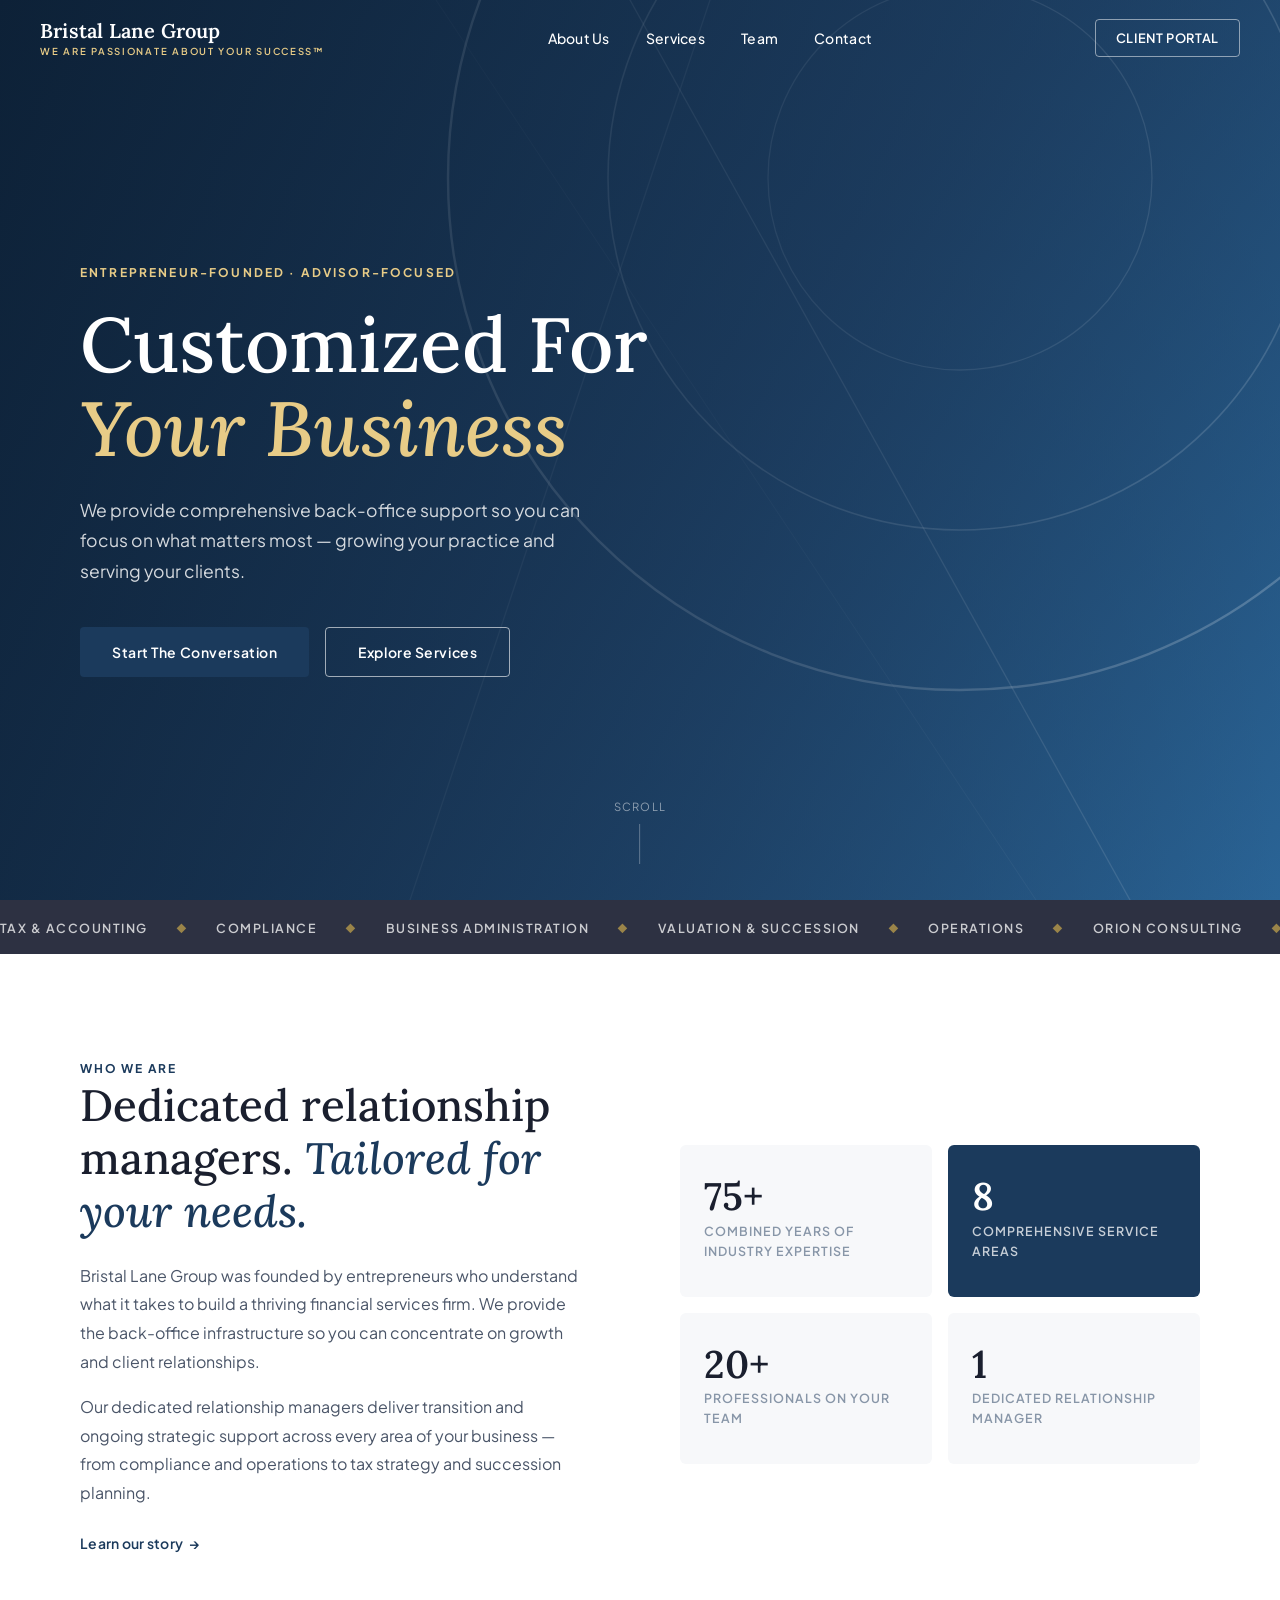
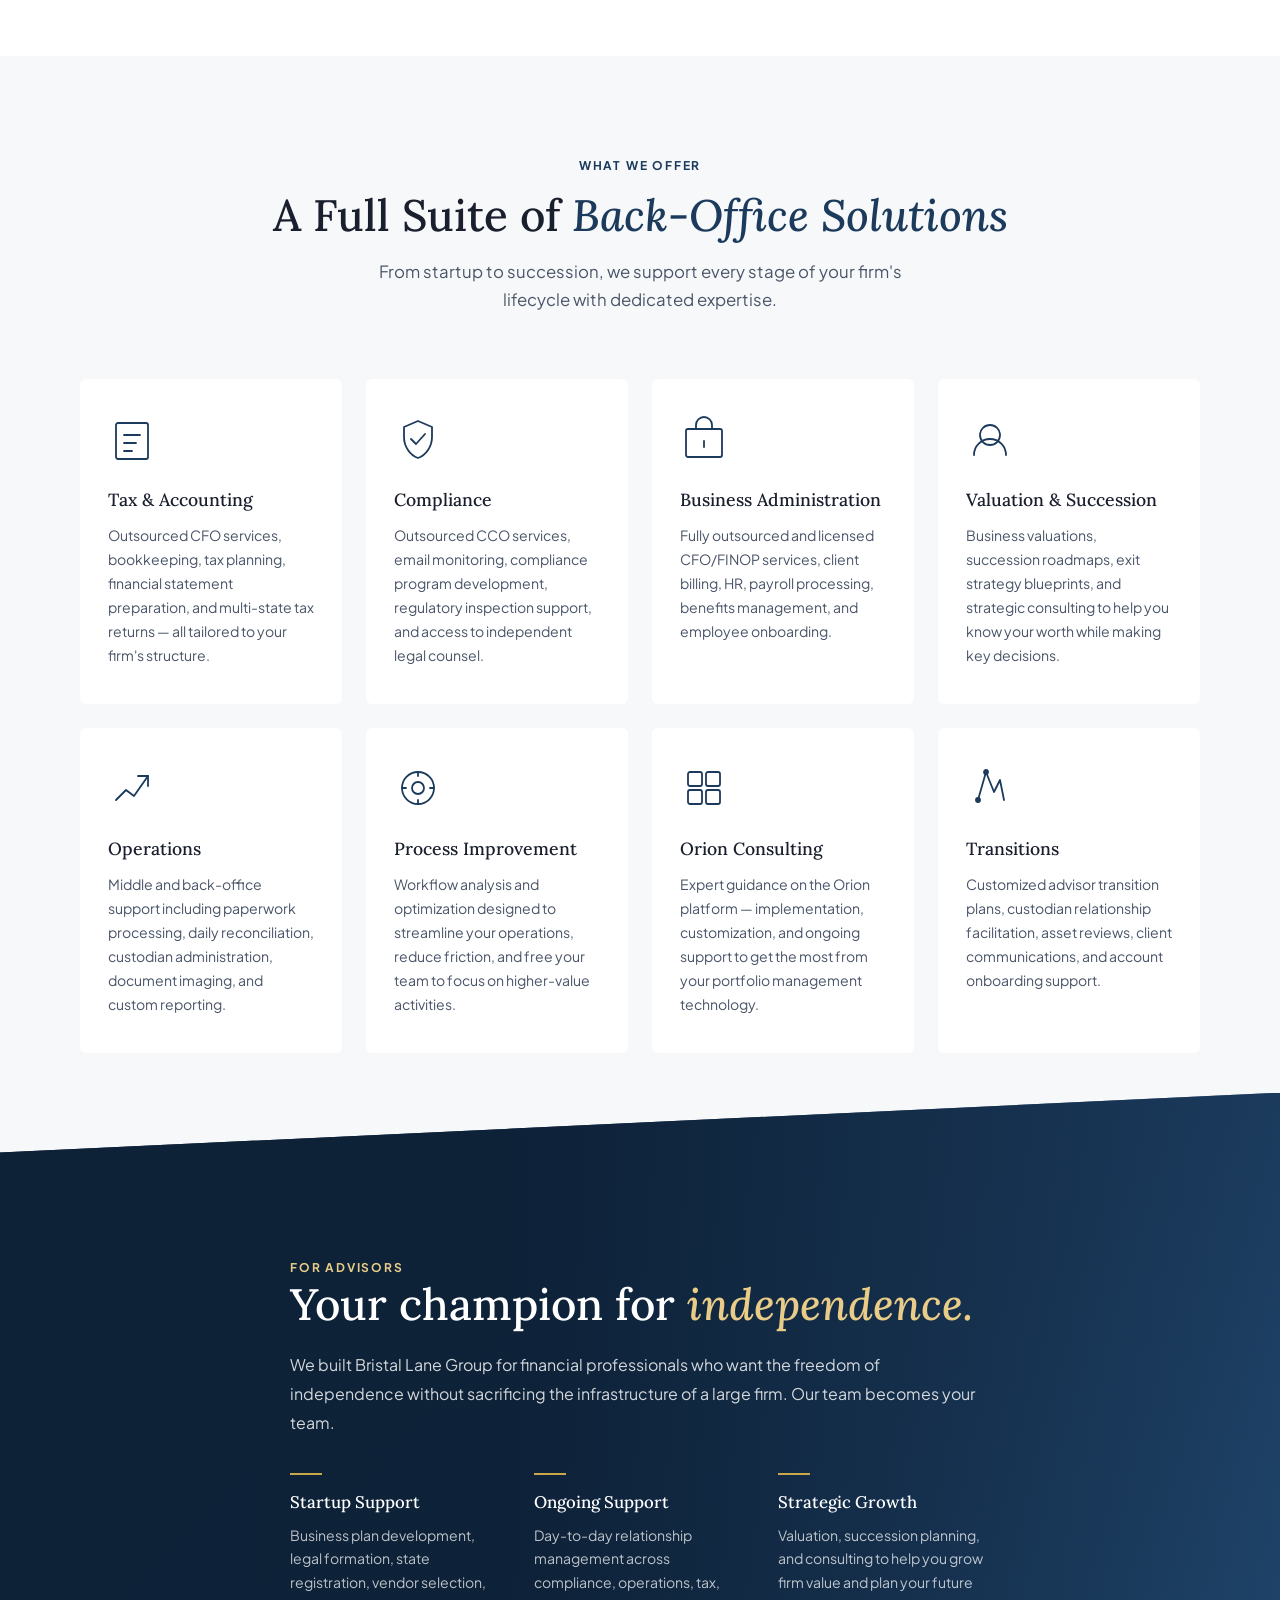
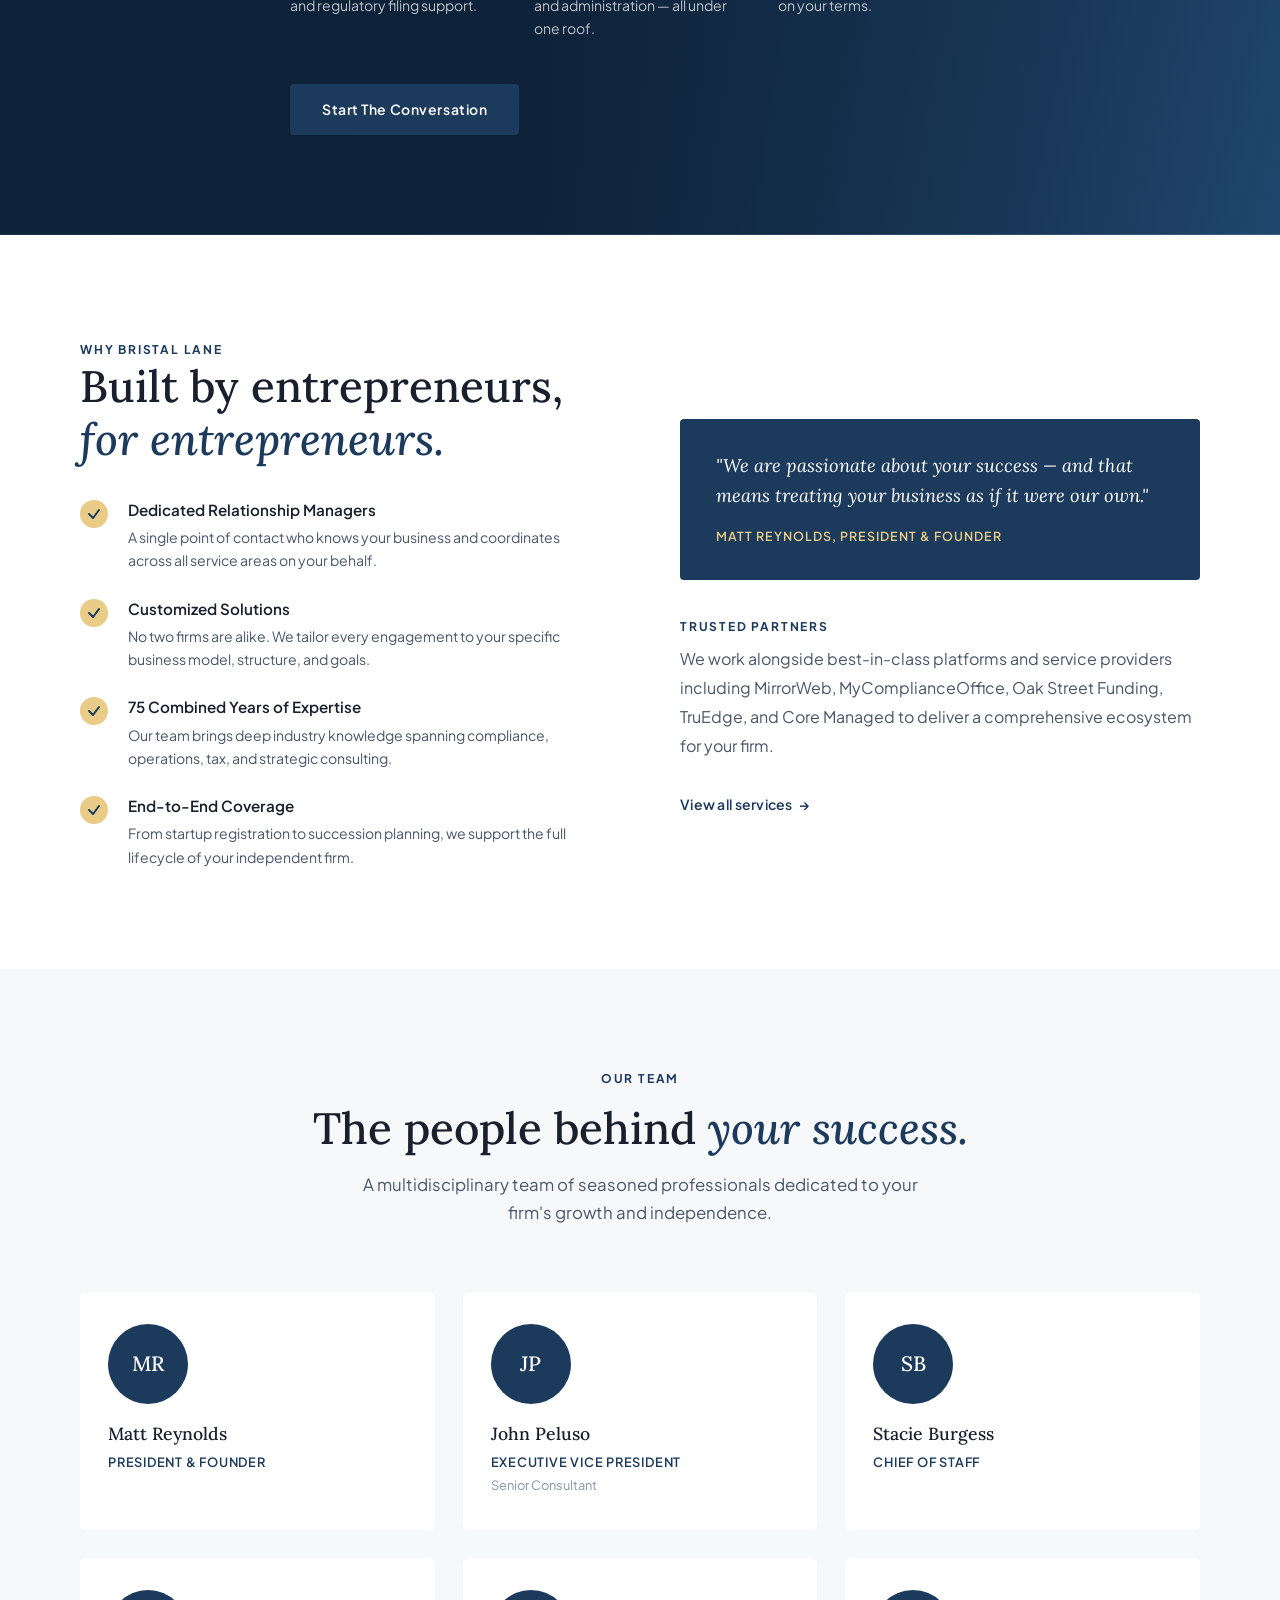
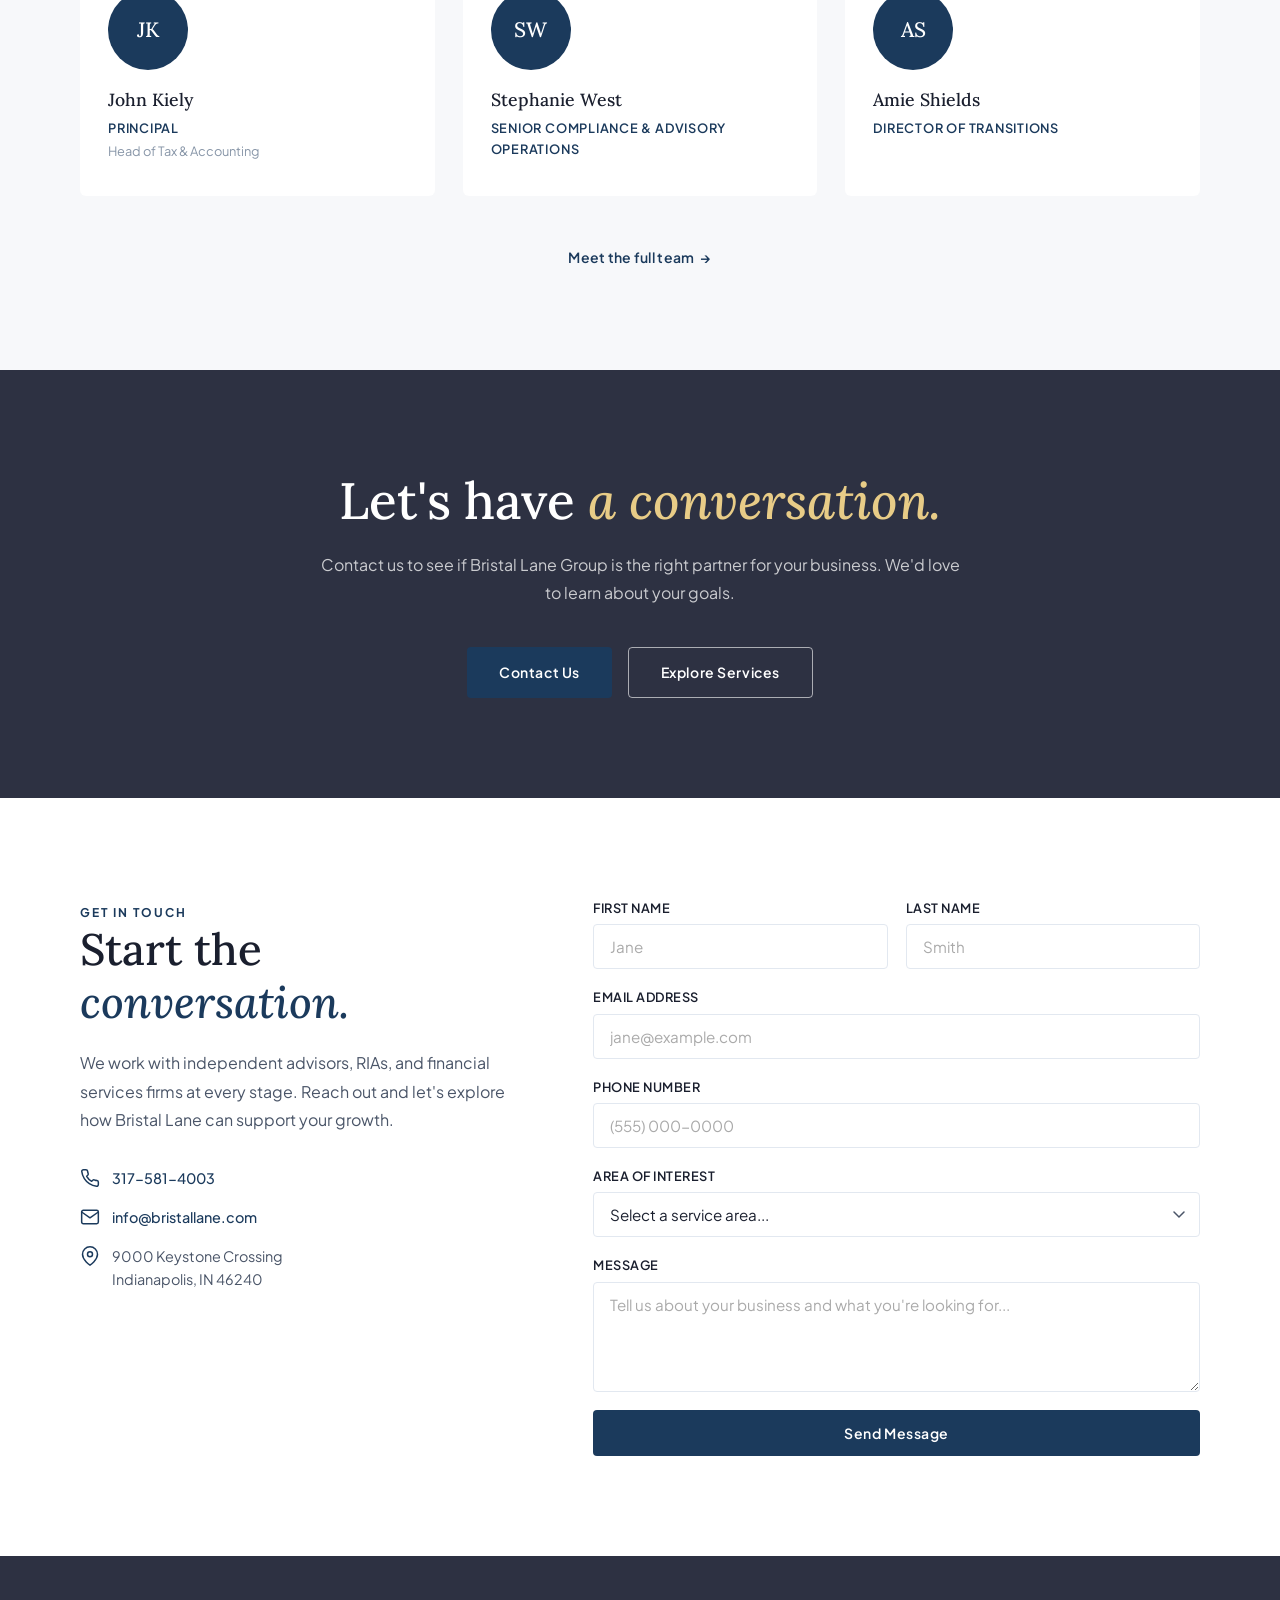
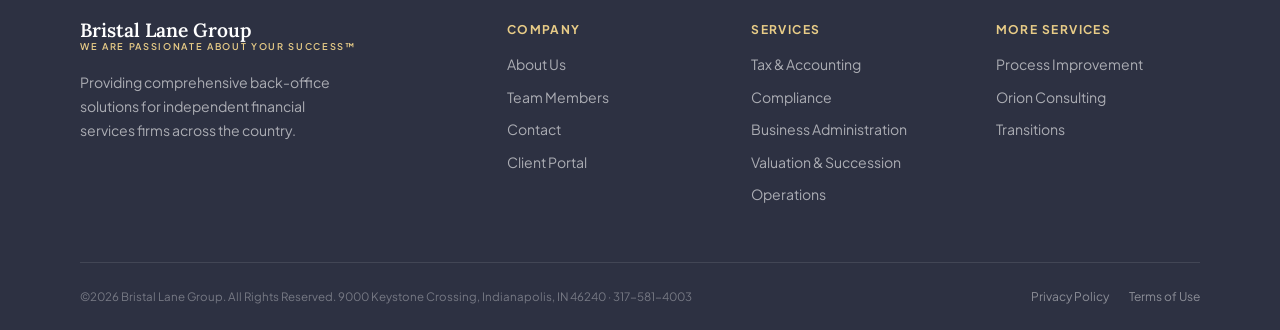
==== commit 226724e0: "Enhance homepage animations and UI polish - Replace canvas particles with animated SVG rings and lin" ====
--- a/index.html
+++ b/index.html
@@ -44,16 +44,17 @@
 
   <!-- HERO -->
   <section class="hero">
-    <div class="hero-overlay"></div>
     <div class="hero-shapes">
       <svg viewBox="0 0 800 900" fill="none" xmlns="http://www.w3.org/2000/svg" preserveAspectRatio="xMidYMid slice">
-        <circle cx="600" cy="200" r="320" stroke="white" stroke-width="1.5" opacity="0.3"/>
-        <circle cx="600" cy="200" r="220" stroke="white" stroke-width="1" opacity="0.2"/>
-        <circle cx="600" cy="200" r="120" fill="white" opacity="0.04"/>
-        <line x1="300" y1="0" x2="800" y2="900" stroke="white" stroke-width="0.5" opacity="0.15"/>
-        <line x1="500" y1="0" x2="200" y2="900" stroke="white" stroke-width="0.5" opacity="0.1"/>
+        <circle class="hs-ring hs-ring-1" cx="600" cy="280" r="320" stroke="white" stroke-width="1.5"/>
+        <circle class="hs-ring hs-ring-2" cx="600" cy="280" r="220" stroke="white" stroke-width="1"/>
+        <circle class="hs-ring hs-ring-3" cx="600" cy="280" r="120" stroke="white" stroke-width="0.8"/>
+        <line class="hs-line hs-line-1" x1="300" y1="0" x2="800" y2="900" stroke="white" stroke-width="0.8"/>
+        <line class="hs-line hs-line-2" x1="500" y1="0" x2="200" y2="900" stroke="white" stroke-width="0.8"/>
+        <line class="hs-line hs-line-3" x1="160" y1="0" x2="760" y2="900" stroke="white" stroke-width="0.5"/>
       </svg>
     </div>
+    <div class="hero-overlay"></div>
     <div class="hero-content">
       <p class="hero-eyebrow">Entrepreneur-Founded &middot; Advisor-Focused</p>
       <h1 class="hero-headline">Customized For <em>Your Business</em></h1>
@@ -104,19 +105,19 @@
         </div>
         <div class="intro-stats">
           <div class="stat-card" data-reveal>
-            <span class="stat-number">75+</span>
+            <span class="stat-number" data-count="75" data-suffix="+">75+</span>
             <span class="stat-label">Combined Years of Industry Expertise</span>
           </div>
           <div class="stat-card accent" data-reveal>
-            <span class="stat-number">8</span>
+            <span class="stat-number" data-count="8">8</span>
             <span class="stat-label">Comprehensive Service Areas</span>
           </div>
           <div class="stat-card" data-reveal>
-            <span class="stat-number">20+</span>
+            <span class="stat-number" data-count="20" data-suffix="+">20+</span>
             <span class="stat-label">Professionals on Your Team</span>
           </div>
           <div class="stat-card" data-reveal>
-            <span class="stat-number">1</span>
+            <span class="stat-number" data-count="1">1</span>
             <span class="stat-label">Dedicated Relationship Manager</span>
           </div>
         </div>
@@ -142,7 +143,7 @@
         </div>
         <div class="service-card" data-reveal>
           <svg class="service-icon" viewBox="0 0 48 48" fill="none" stroke="currentColor" stroke-width="1.8" stroke-linecap="round" stroke-linejoin="round">
-            <path d="M24 8l14 6v10c0 9-6 16-14 18C10 40 4 33 4 24V14z"/><polyline points="16,24 21,29 32,18"/>
+            <path d="M24 6L10 12v10c0 9.4 5.9 18.2 14 21 8.1-2.8 14-11.6 14-21V12L24 6z"/><polyline points="17,24 22,29 31,19"/>
           </svg>
           <h3>Compliance</h3>
           <p>Outsourced CCO services, email monitoring, compliance program development, regulatory inspection support, and access to independent legal counsel.</p>
--- a/styles.css
+++ b/styles.css
@@ -194,6 +194,7 @@
   font-size: 0.6rem;
   font-weight: 600;
   letter-spacing: 0.18em;
+  margin-top: 4px;
   text-transform: uppercase;
   color: var(--gold-light);
   transition: color var(--transition);
@@ -299,23 +300,83 @@
   inset: 0;
   background: linear-gradient(
     105deg,
-    rgba(13, 33, 55, 0.92) 0%,
-    rgba(27, 58, 92, 0.78) 60%,
-    rgba(42, 100, 150, 0.45) 100%
+    rgba(13, 33, 55, 0.82) 0%,
+    rgba(27, 58, 92, 0.65) 60%,
+    rgba(42, 100, 150, 0.35) 100%
   );
-  z-index: 1;
-}
+  z-index: 2;
+}
+
 
 .hero-shapes {
   position: absolute;
-  right: 0;
-  top: 0;
-  bottom: 0;
-  width: 60%;
-  z-index: 2;
+  inset: 0;
+  width: 100%;
+  height: 100%;
+  z-index: 1;
   pointer-events: none;
   overflow: hidden;
-  opacity: 0.18;
+}
+.hero-shapes svg {
+  width: 100%;
+  height: 100%;
+}
+
+/* Rings — each pulses opacity at different speeds and phases */
+.hs-ring-1 {
+  animation: ring-pulse 3.5s ease-in-out infinite, ring-spin 28s linear infinite;
+  transform-origin: 600px 280px;
+  opacity: 0.35;
+}
+.hs-ring-2 {
+  animation: ring-pulse 2.8s ease-in-out 0.6s infinite, ring-spin 20s linear reverse infinite;
+  transform-origin: 600px 280px;
+  opacity: 0.25;
+}
+.hs-ring-3 {
+  animation: ring-pulse 2.2s ease-in-out 1.2s infinite;
+  opacity: 0.2;
+}
+.hs-dot {
+  animation: dot-pulse 2.2s ease-in-out 1.2s infinite;
+  opacity: 0.6;
+}
+
+/* Lines — dasharray draw/erase cycle */
+.hs-line-1 {
+  stroke-dasharray: 1200;
+  animation: line-draw 4s ease-in-out infinite;
+  opacity: 0.2;
+}
+.hs-line-2 {
+  stroke-dasharray: 1200;
+  animation: line-draw 4s ease-in-out 1.3s infinite;
+  opacity: 0.15;
+}
+.hs-line-3 {
+  stroke-dasharray: 1200;
+  animation: line-draw 4s ease-in-out 2.6s infinite;
+  opacity: 0.1;
+}
+
+@keyframes ring-pulse {
+  0%, 100% { opacity: 0.08; }
+  50%       { opacity: 0.4; }
+}
+@keyframes dot-pulse {
+  0%, 100% { opacity: 0.2; r: 4; }
+  50%       { opacity: 0.9; r: 8; }
+}
+@keyframes ring-spin {
+  from { transform: rotate(0deg); }
+  to   { transform: rotate(360deg); }
+}
+@keyframes line-draw {
+  0%   { stroke-dashoffset: 1200; opacity: 0; }
+  20%  { opacity: 0.25; }
+  50%  { stroke-dashoffset: 0; opacity: 0.25; }
+  80%  { opacity: 0.25; }
+  100% { stroke-dashoffset: -1200; opacity: 0; }
 }
 
 .hero-content {
@@ -374,6 +435,7 @@
 
 .hero-scroll-indicator {
   position: absolute;
+  z-index: 4;
   bottom: 36px;
   left: 50%;
   transform: translateX(-50%);
@@ -533,6 +595,7 @@
 .service-card:hover { transform: translateY(-4px); box-shadow: 0 12px 40px rgba(0,0,0,0.08); }
 .service-card:hover::before { transform: scaleX(1); }
 
+
 .service-icon {
   width: 48px; height: 48px;
   color: var(--navy);
@@ -555,12 +618,14 @@
 /* ---------- ADVISOR / ABOUT SECTION ---------- */
 .about-section {
   position: relative;
-  padding: var(--section-pad) 0;
+  padding: calc(var(--section-pad) + 60px) 0 var(--section-pad);
   overflow: hidden;
   min-height: 620px;
   display: flex;
   align-items: center;
   background: linear-gradient(135deg, #0d2137 0%, #1B3A5C 60%, #2A6496 100%);
+  clip-path: polygon(0 60px, 100% 0, 100% 100%, 0 100%);
+  margin-top: -60px;
 }
 
 .about-overlay {
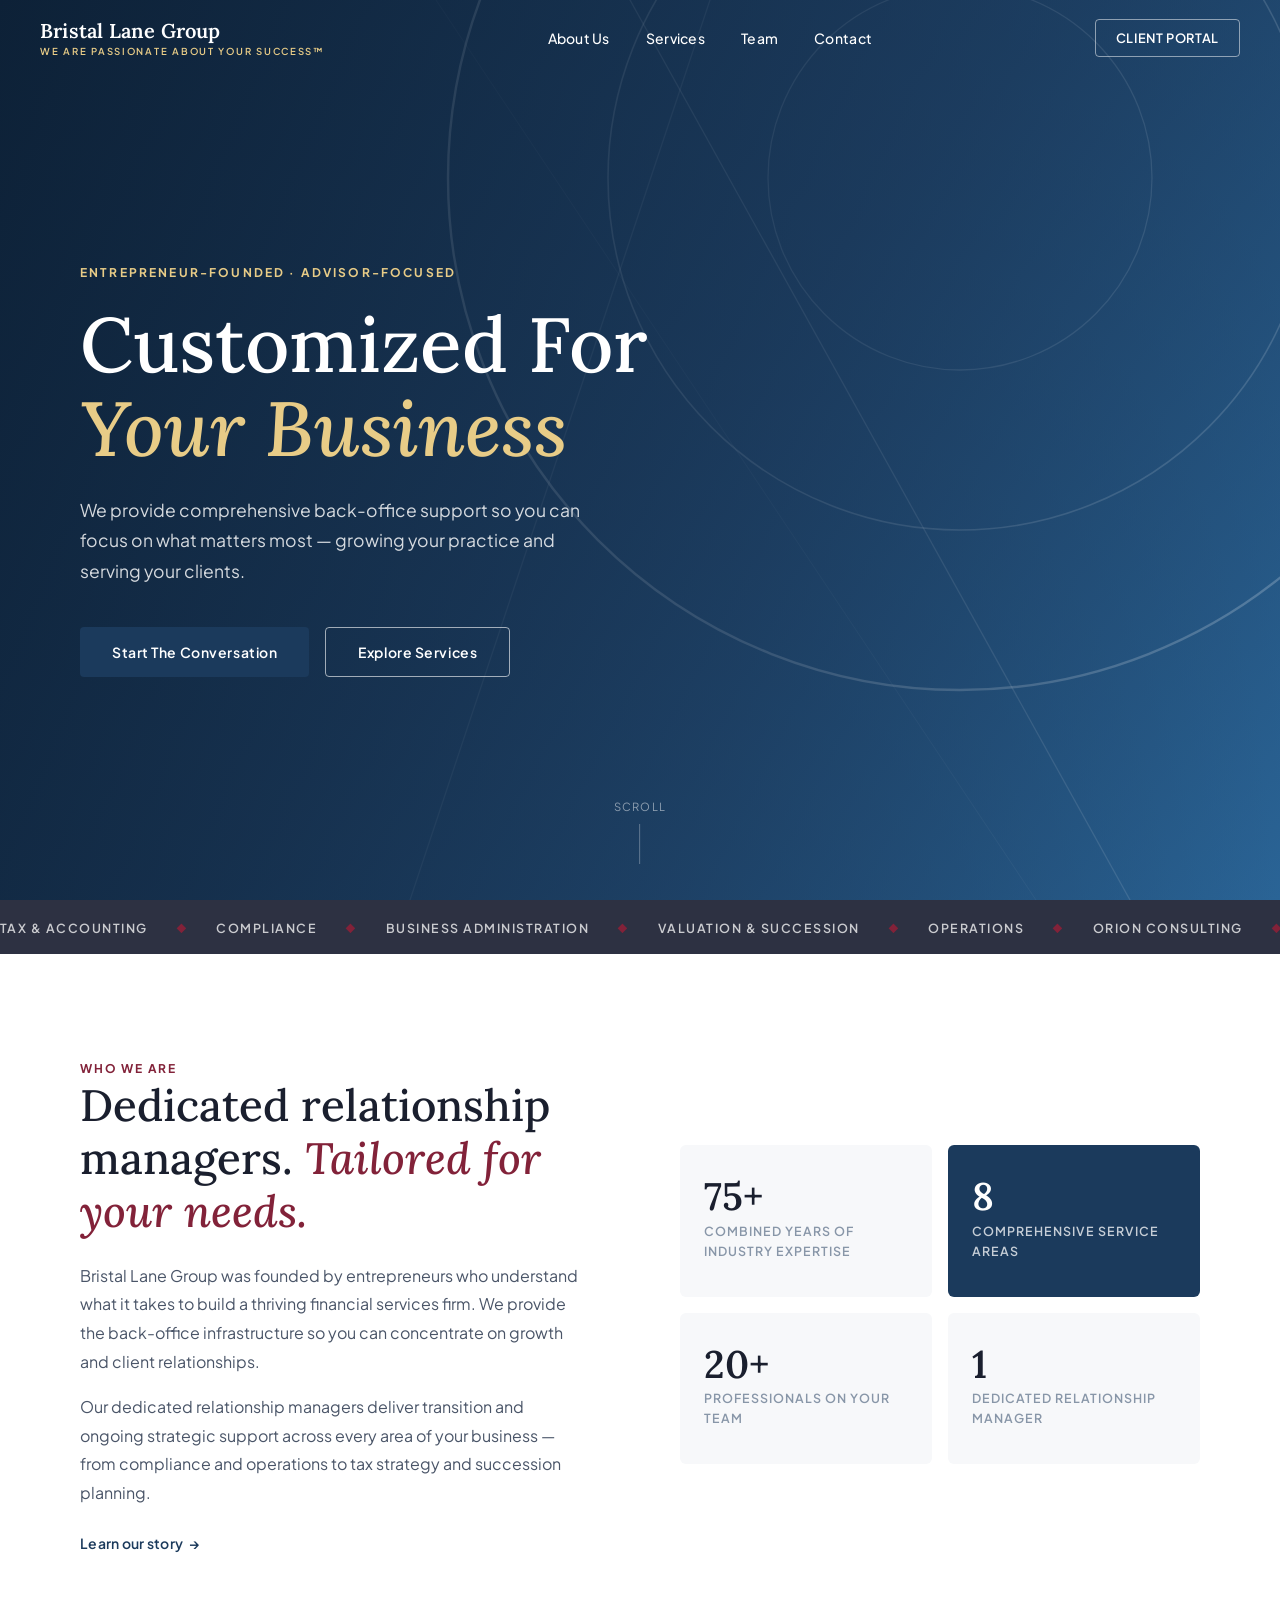
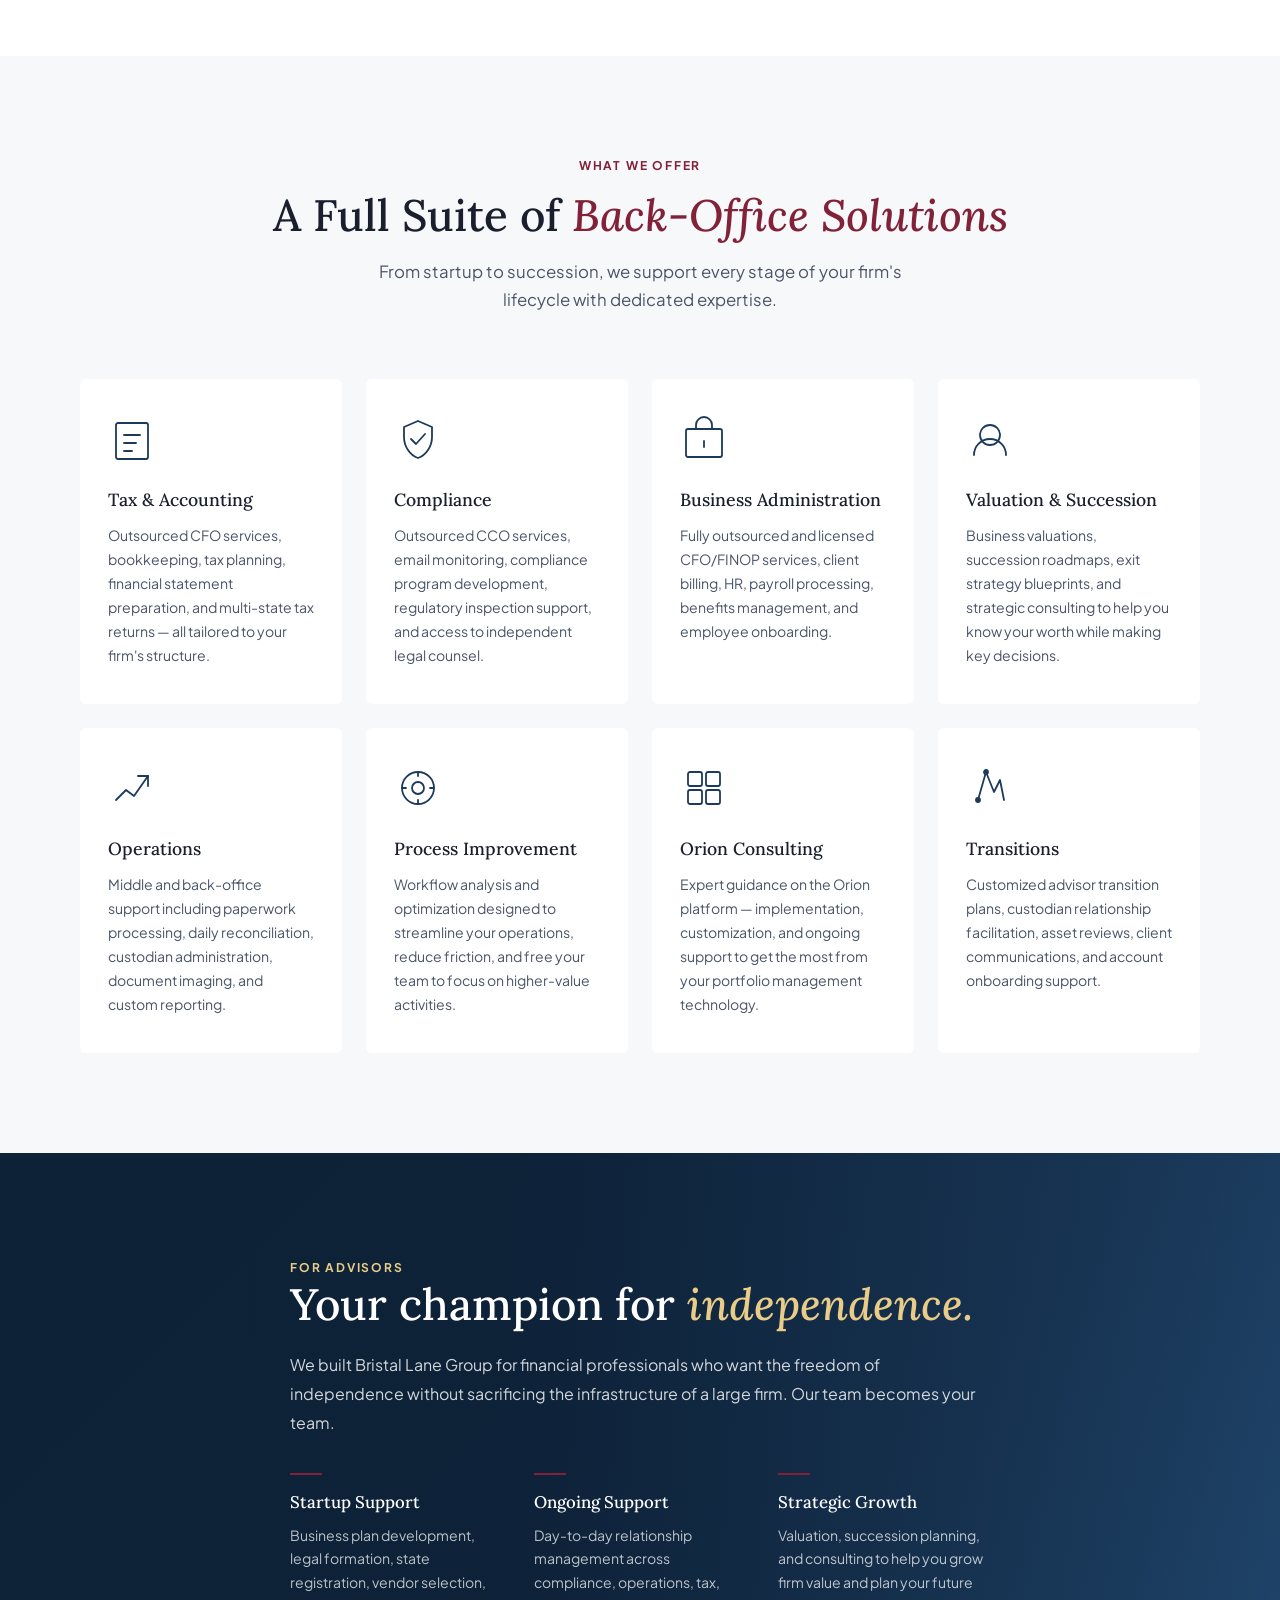
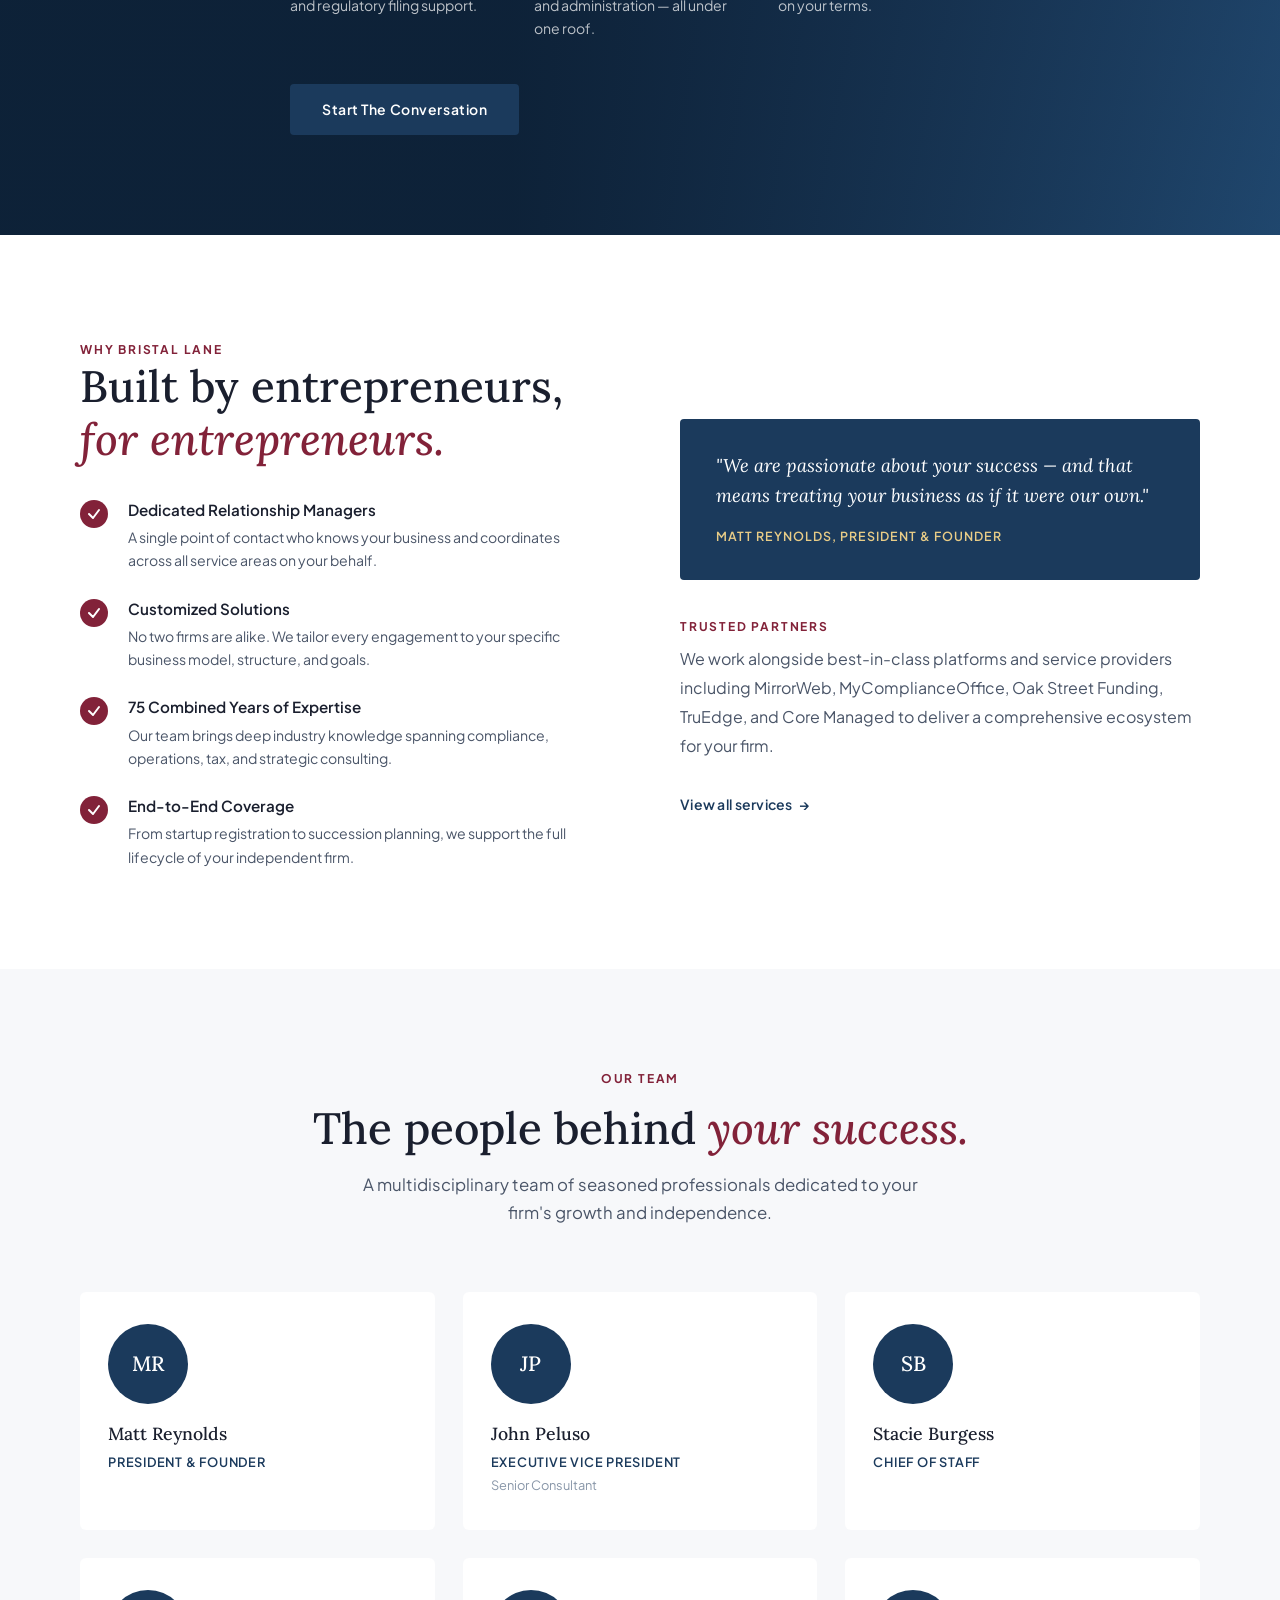
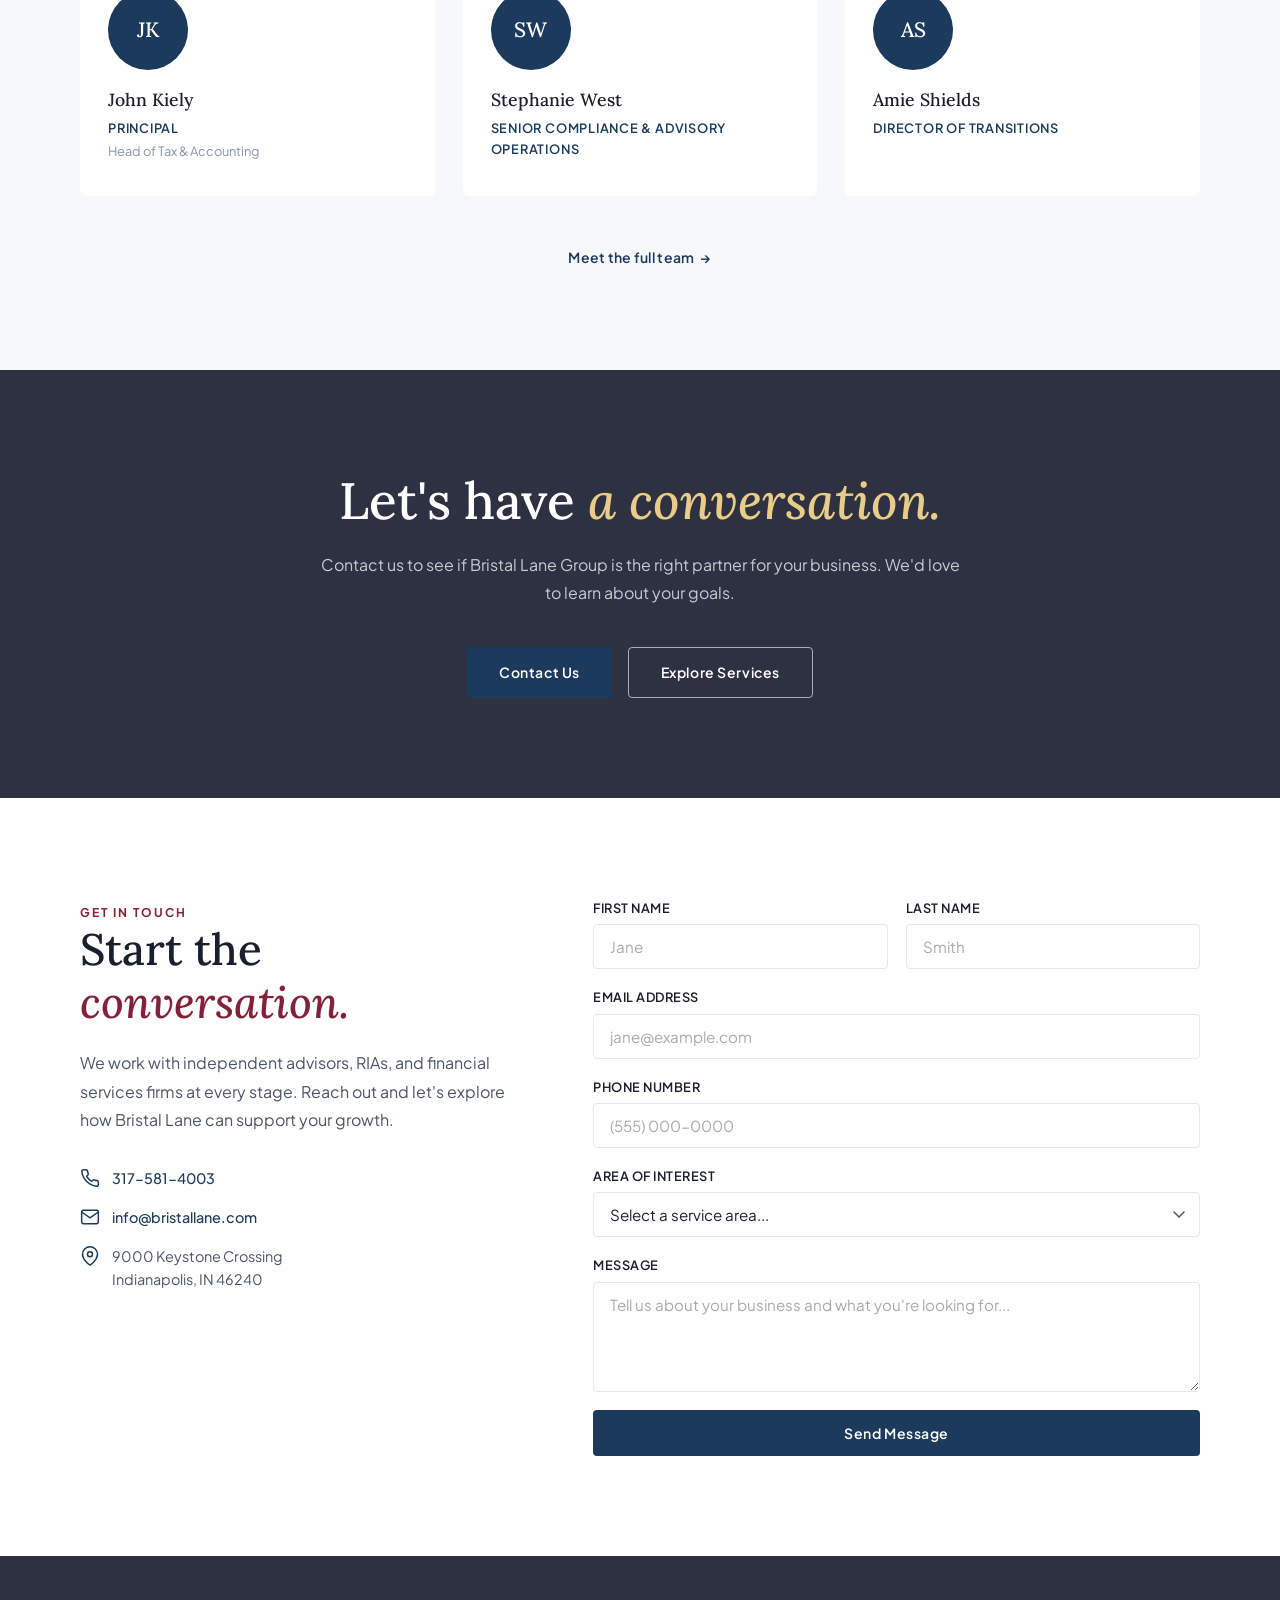
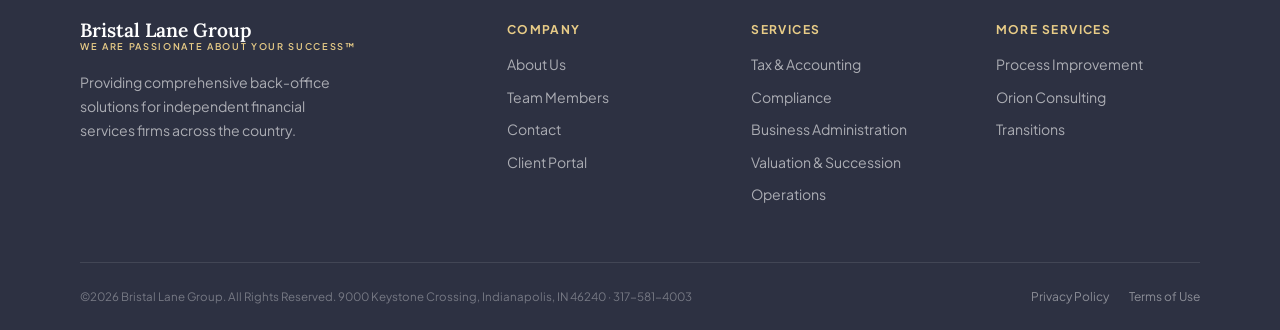
==== commit deeda27e: "Link homepage service cards to respective sections on services page Co-Authored-By: Claude Sonnet 4." ====
--- a/index.html
+++ b/index.html
@@ -134,62 +134,62 @@
         <p class="section-sub">From startup to succession, we support every stage of your firm's lifecycle with dedicated expertise.</p>
       </div>
       <div class="services-grid">
-        <div class="service-card" data-reveal>
+        <a class="service-card" href="services.html#tax-accounting" data-reveal>
           <svg class="service-icon" viewBox="0 0 48 48" fill="none" stroke="currentColor" stroke-width="1.8" stroke-linecap="round" stroke-linejoin="round">
             <rect x="8" y="8" width="32" height="36" rx="2"/><line x1="16" y1="20" x2="32" y2="20"/><line x1="16" y1="28" x2="28" y2="28"/><line x1="16" y1="36" x2="24" y2="36"/>
           </svg>
           <h3>Tax &amp; Accounting</h3>
           <p>Outsourced CFO services, bookkeeping, tax planning, financial statement preparation, and multi-state tax returns — all tailored to your firm's structure.</p>
-        </div>
-        <div class="service-card" data-reveal>
+        </a>
+        <a class="service-card" href="services.html#compliance" data-reveal>
           <svg class="service-icon" viewBox="0 0 48 48" fill="none" stroke="currentColor" stroke-width="1.8" stroke-linecap="round" stroke-linejoin="round">
             <path d="M24 6L10 12v10c0 9.4 5.9 18.2 14 21 8.1-2.8 14-11.6 14-21V12L24 6z"/><polyline points="17,24 22,29 31,19"/>
           </svg>
           <h3>Compliance</h3>
           <p>Outsourced CCO services, email monitoring, compliance program development, regulatory inspection support, and access to independent legal counsel.</p>
-        </div>
-        <div class="service-card" data-reveal>
+        </a>
+        <a class="service-card" href="services.html#business-administration" data-reveal>
           <svg class="service-icon" viewBox="0 0 48 48" fill="none" stroke="currentColor" stroke-width="1.8" stroke-linecap="round" stroke-linejoin="round">
             <rect x="6" y="14" width="36" height="28" rx="2"/><path d="M16 14V10a8 8 0 0116 0v4"/><line x1="24" y1="26" x2="24" y2="32"/>
           </svg>
           <h3>Business Administration</h3>
           <p>Fully outsourced and licensed CFO/FINOP services, client billing, HR, payroll processing, benefits management, and employee onboarding.</p>
-        </div>
-        <div class="service-card" data-reveal>
+        </a>
+        <a class="service-card" href="services.html#valuation-succession" data-reveal>
           <svg class="service-icon" viewBox="0 0 48 48" fill="none" stroke="currentColor" stroke-width="1.8" stroke-linecap="round" stroke-linejoin="round">
             <circle cx="24" cy="20" r="10"/><path d="M8 40c0-8.8 7.2-16 16-16s16 7.2 16 16"/>
           </svg>
           <h3>Valuation &amp; Succession</h3>
           <p>Business valuations, succession roadmaps, exit strategy blueprints, and strategic consulting to help you know your worth while making key decisions.</p>
-        </div>
-        <div class="service-card" data-reveal>
+        </a>
+        <a class="service-card" href="services.html#operations" data-reveal>
           <svg class="service-icon" viewBox="0 0 48 48" fill="none" stroke="currentColor" stroke-width="1.8" stroke-linecap="round" stroke-linejoin="round">
             <polyline points="8,36 18,26 26,32 40,12"/><polyline points="30,12 40,12 40,22"/>
           </svg>
           <h3>Operations</h3>
           <p>Middle and back-office support including paperwork processing, daily reconciliation, custodian administration, document imaging, and custom reporting.</p>
-        </div>
-        <div class="service-card" data-reveal>
+        </a>
+        <a class="service-card" href="services.html#additional-services" data-reveal>
           <svg class="service-icon" viewBox="0 0 48 48" fill="none" stroke="currentColor" stroke-width="1.8" stroke-linecap="round" stroke-linejoin="round">
             <circle cx="24" cy="24" r="16"/><path d="M24 8v4M24 36v4M8 24h4M36 24h4"/><circle cx="24" cy="24" r="6"/>
           </svg>
           <h3>Process Improvement</h3>
           <p>Workflow analysis and optimization designed to streamline your operations, reduce friction, and free your team to focus on higher-value activities.</p>
-        </div>
-        <div class="service-card" data-reveal>
+        </a>
+        <a class="service-card" href="services.html#additional-services" data-reveal>
           <svg class="service-icon" viewBox="0 0 48 48" fill="none" stroke="currentColor" stroke-width="1.8" stroke-linecap="round" stroke-linejoin="round">
             <rect x="8" y="8" width="14" height="14" rx="2"/><rect x="26" y="8" width="14" height="14" rx="2"/><rect x="8" y="26" width="14" height="14" rx="2"/><rect x="26" y="26" width="14" height="14" rx="2"/>
           </svg>
           <h3>Orion Consulting</h3>
           <p>Expert guidance on the Orion platform — implementation, customization, and ongoing support to get the most from your portfolio management technology.</p>
-        </div>
-        <div class="service-card" data-reveal>
+        </a>
+        <a class="service-card" href="services.html#additional-services" data-reveal>
           <svg class="service-icon" viewBox="0 0 48 48" fill="none" stroke="currentColor" stroke-width="1.8" stroke-linecap="round" stroke-linejoin="round">
             <path d="M12 36l8-28 8 20 6-12 4 20"/><circle cx="12" cy="36" r="2" fill="currentColor"/><circle cx="20" cy="8" r="2" fill="currentColor"/>
           </svg>
           <h3>Transitions</h3>
           <p>Customized advisor transition plans, custodian relationship facilitation, asset reviews, client communications, and account onboarding support.</p>
-        </div>
+        </a>
       </div>
     </div>
   </section>
--- a/styles.css
+++ b/styles.css
@@ -18,6 +18,8 @@
   --blue-light: #5B9EC9;
   --gold:       #C9A84C;
   --gold-light: #E8CC87;
+  --crimson:    #822239;
+  --crimson-light: #a62d47;
   --charcoal:   #2D3142;
   --slate:      #4A5568;
   --grey-dark:  #3D4452;
@@ -66,7 +68,7 @@
   font-weight: 700;
   letter-spacing: 0.15em;
   text-transform: uppercase;
-  color: var(--navy);
+  color: var(--crimson);
   margin-bottom: 14px;
 }
 .section-eyebrow.light { color: var(--gold-light); }
@@ -80,7 +82,7 @@
   margin-bottom: 20px;
 }
 .section-heading.light { color: var(--white); }
-.section-heading em { font-style: italic; color: var(--navy); }
+.section-heading em { font-style: italic; color: var(--crimson); }
 .section-heading.light em { color: var(--gold-light); }
 
 .section-sub {
@@ -225,7 +227,7 @@
 }
 .nav-links a:hover::after { width: 100%; }
 .site-header.scrolled .nav-links a { color: var(--text-dark); }
-.site-header.scrolled .nav-links a::after { background: var(--navy); }
+.site-header.scrolled .nav-links a::after { background: var(--crimson); }
 
 .nav-actions { display: flex; align-items: center; gap: 16px; }
 
@@ -495,7 +497,7 @@
   text-transform: uppercase;
   color: rgba(255,255,255,0.75);
 }
-.trust-bar-inner .dot { color: var(--gold); opacity: 0.7; }
+.trust-bar-inner .dot { color: var(--crimson); opacity: 1; }
 
 @keyframes marquee {
   from { transform: translateX(0); }
@@ -534,7 +536,7 @@
   border-bottom: 3px solid transparent;
   transition: border-color var(--transition), transform var(--transition);
 }
-.stat-card:hover { border-color: var(--navy); transform: translateY(-2px); }
+.stat-card:hover { border-color: var(--crimson); transform: translateY(-2px); }
 .stat-card.accent { background: var(--navy); }
 .stat-card.accent .stat-number,
 .stat-card.accent .stat-label { color: var(--white); }
@@ -587,7 +589,7 @@
   position: absolute;
   top: 0; left: 0; right: 0;
   height: 3px;
-  background: var(--gold);
+  background: var(--crimson);
   transform: scaleX(0);
   transform-origin: left;
   transition: transform 0.4s ease;
@@ -618,14 +620,12 @@
 /* ---------- ADVISOR / ABOUT SECTION ---------- */
 .about-section {
   position: relative;
-  padding: calc(var(--section-pad) + 60px) 0 var(--section-pad);
+  padding: var(--section-pad) 0;
   overflow: hidden;
   min-height: 620px;
   display: flex;
   align-items: center;
   background: linear-gradient(135deg, #0d2137 0%, #1B3A5C 60%, #2A6496 100%);
-  clip-path: polygon(0 60px, 100% 0, 100% 100%, 0 100%);
-  margin-top: -60px;
 }
 
 .about-overlay {
@@ -650,7 +650,7 @@
 .about-pillar { position: relative; }
 .pillar-line {
   width: 32px; height: 2px;
-  background: var(--gold);
+  background: var(--crimson);
   margin-bottom: 14px;
 }
 .about-pillar h4 {
@@ -716,7 +716,7 @@
 }
 .why-check {
   width: 28px; height: 28px;
-  background: var(--gold-light);
+  background: var(--crimson);
   border-radius: 50%;
   display: flex;
   align-items: center;
@@ -726,7 +726,7 @@
 }
 .why-check svg {
   width: 14px; height: 14px;
-  color: var(--navy);
+  color: var(--white);
 }
 .why-list li strong {
   display: block;
